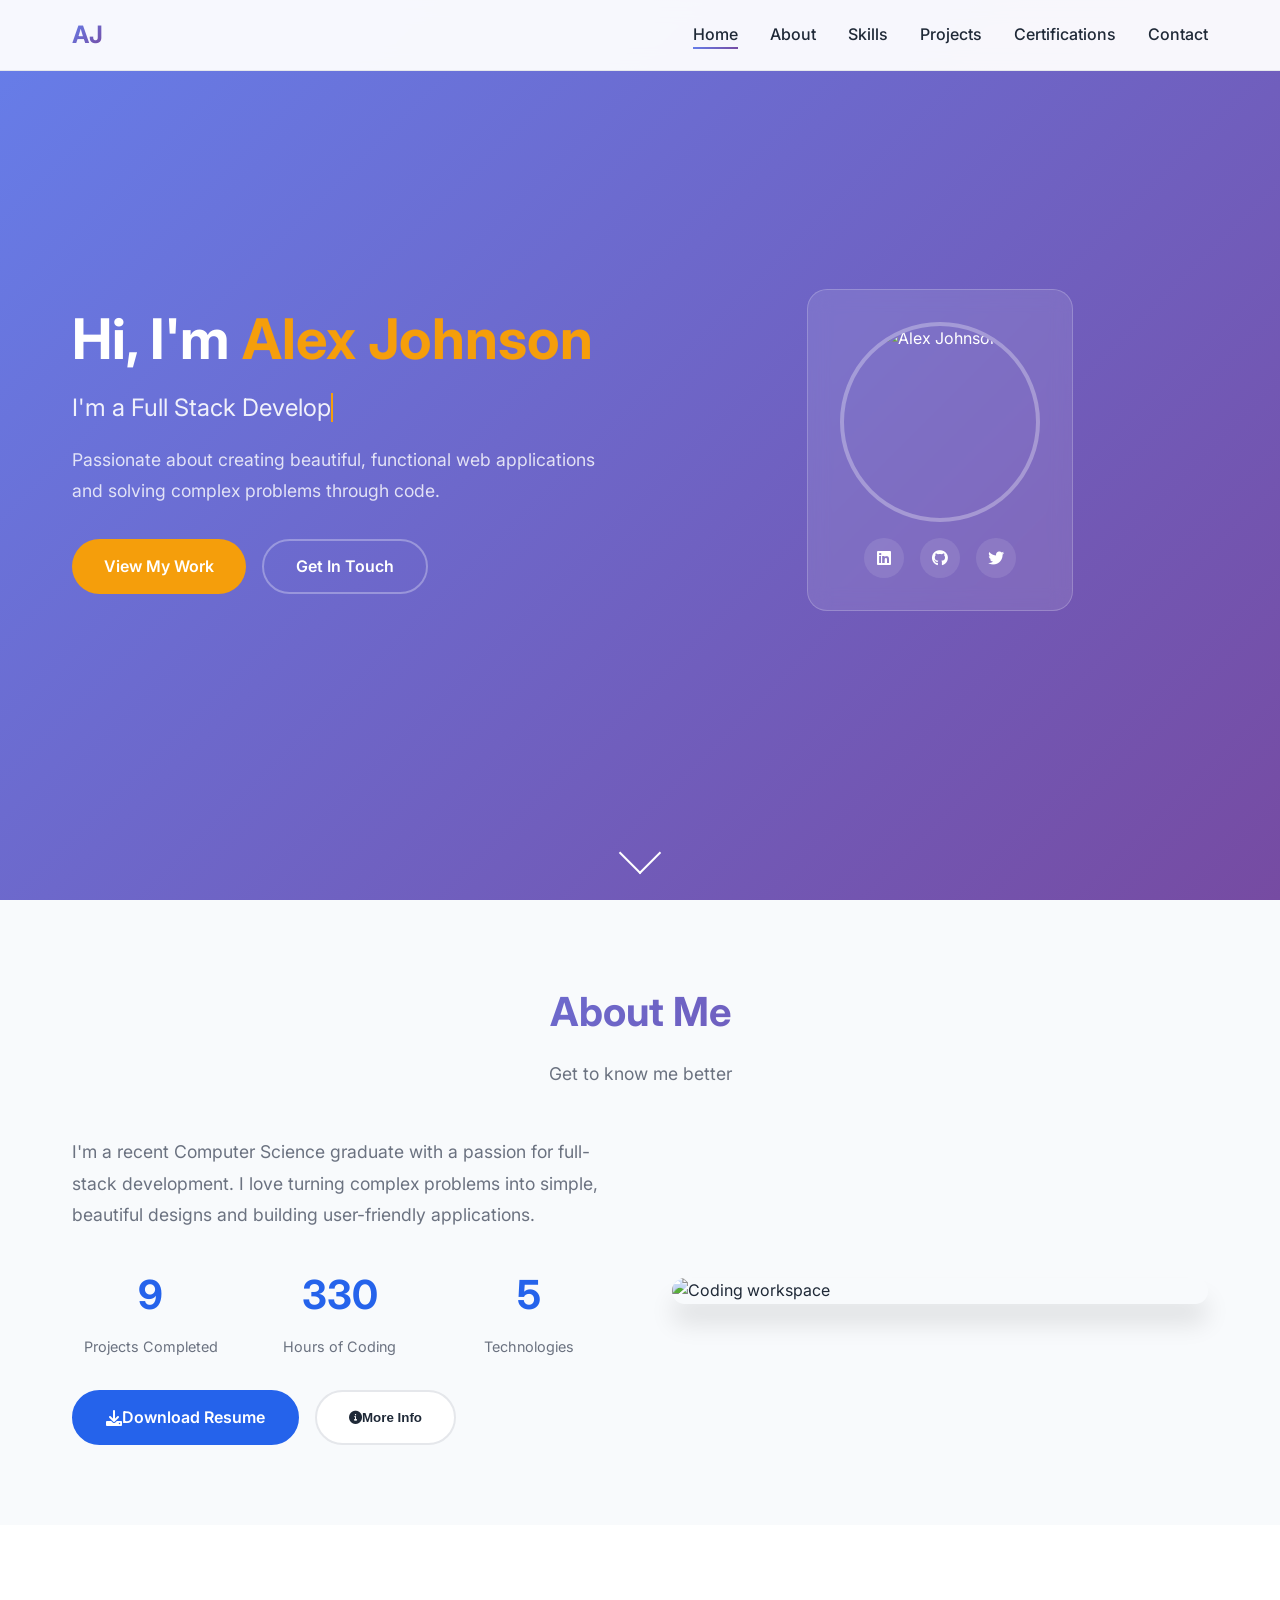
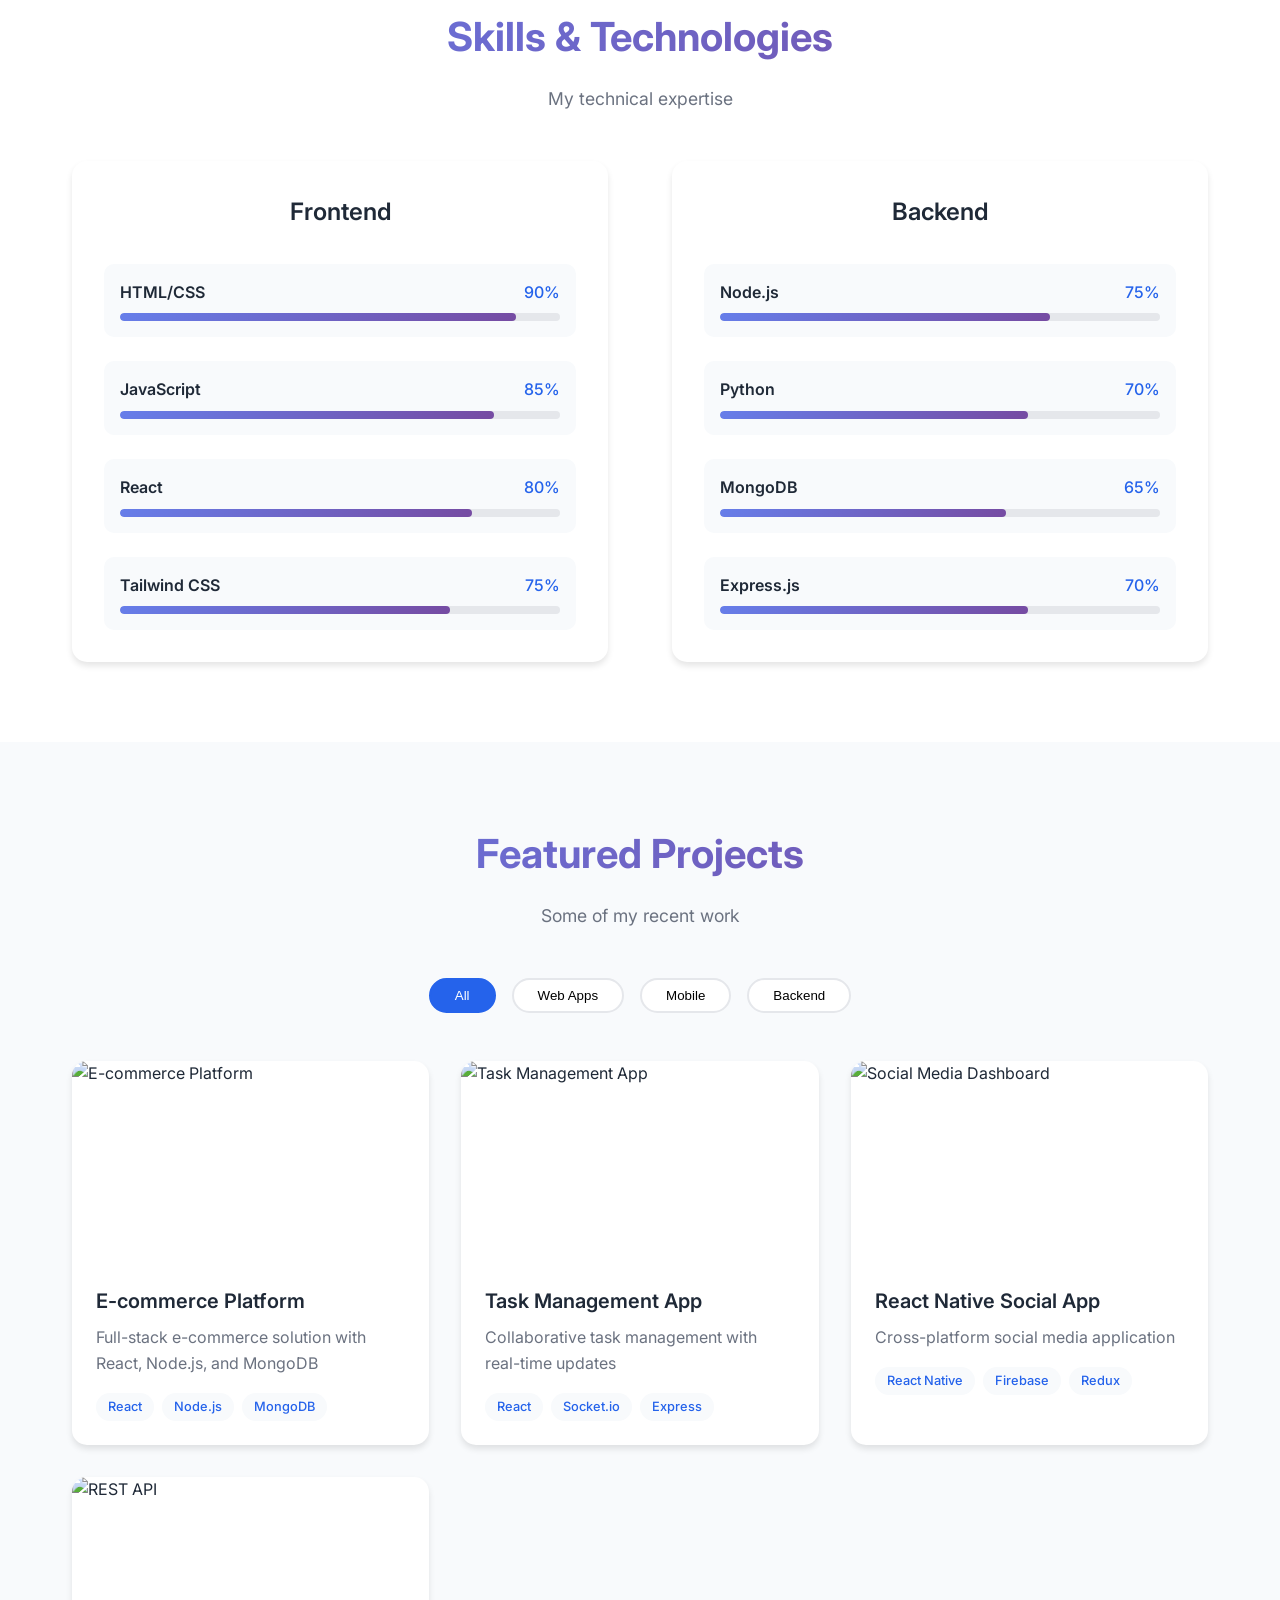
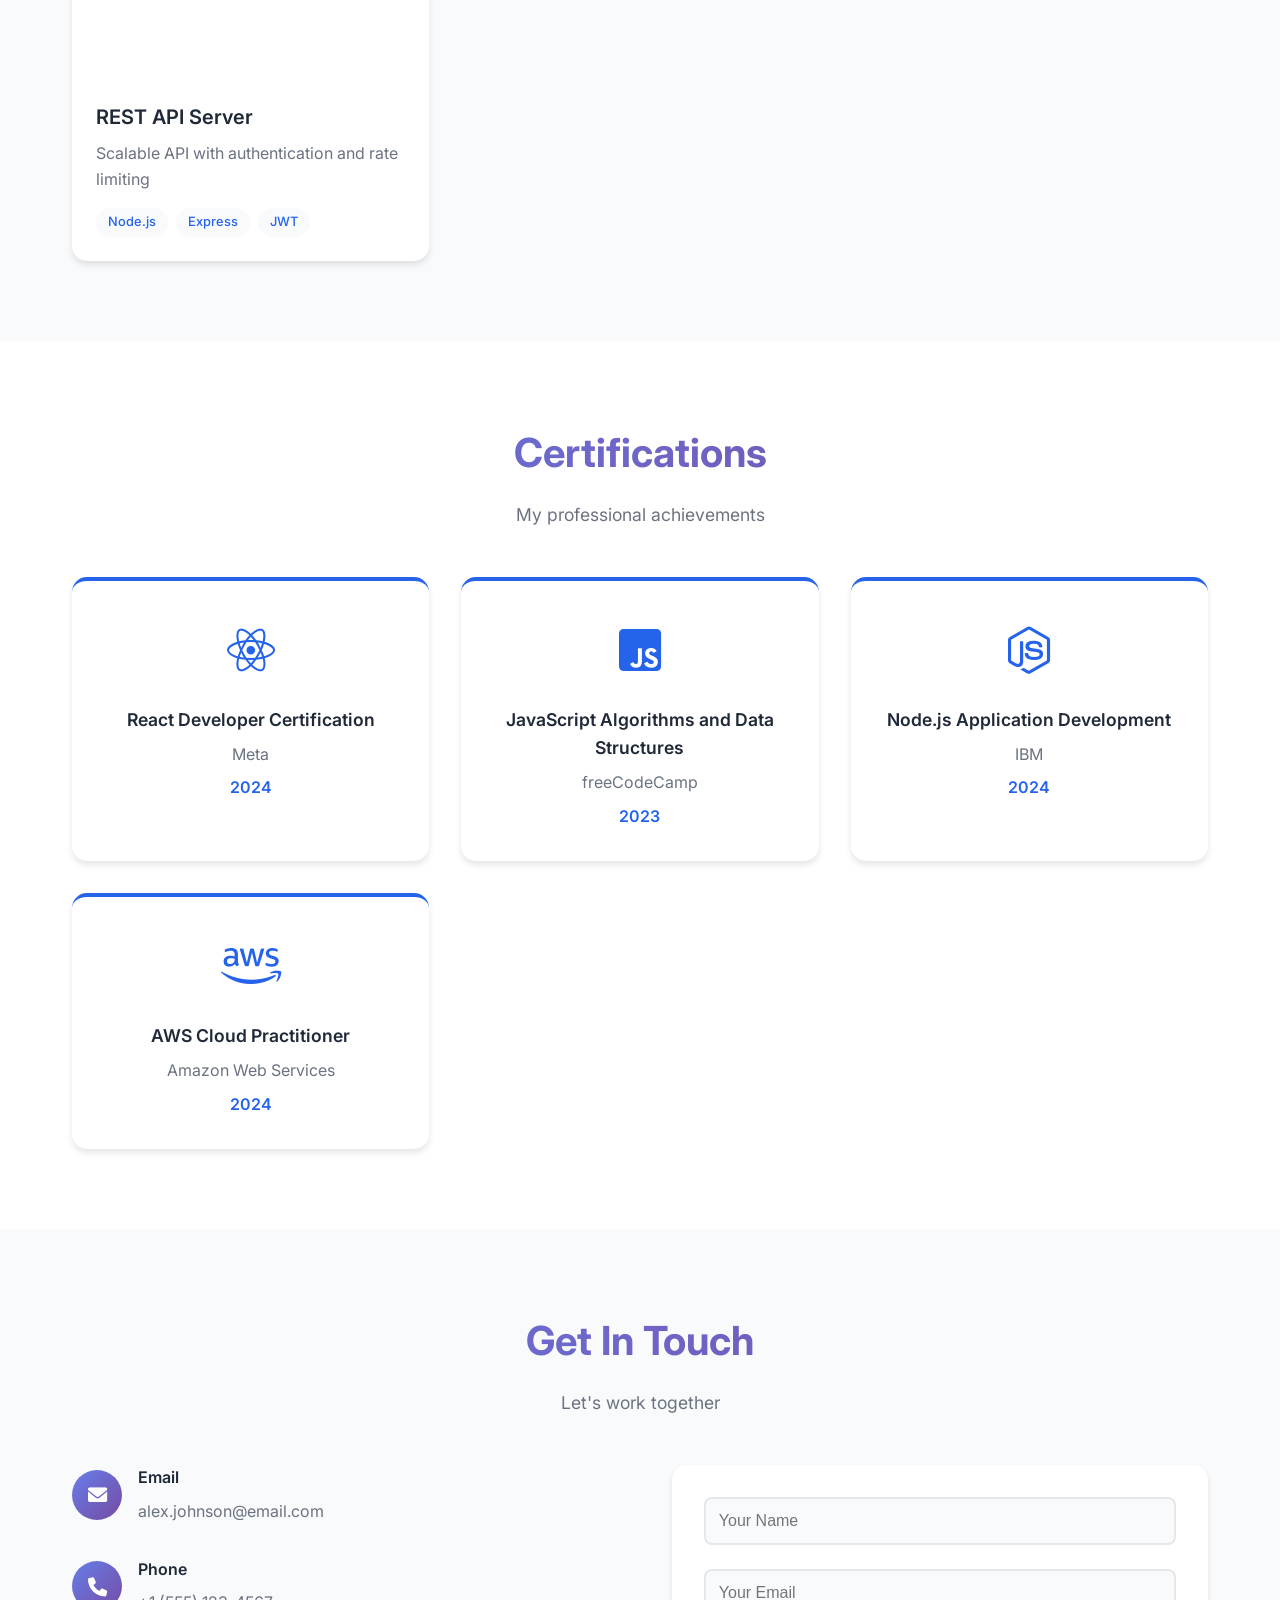
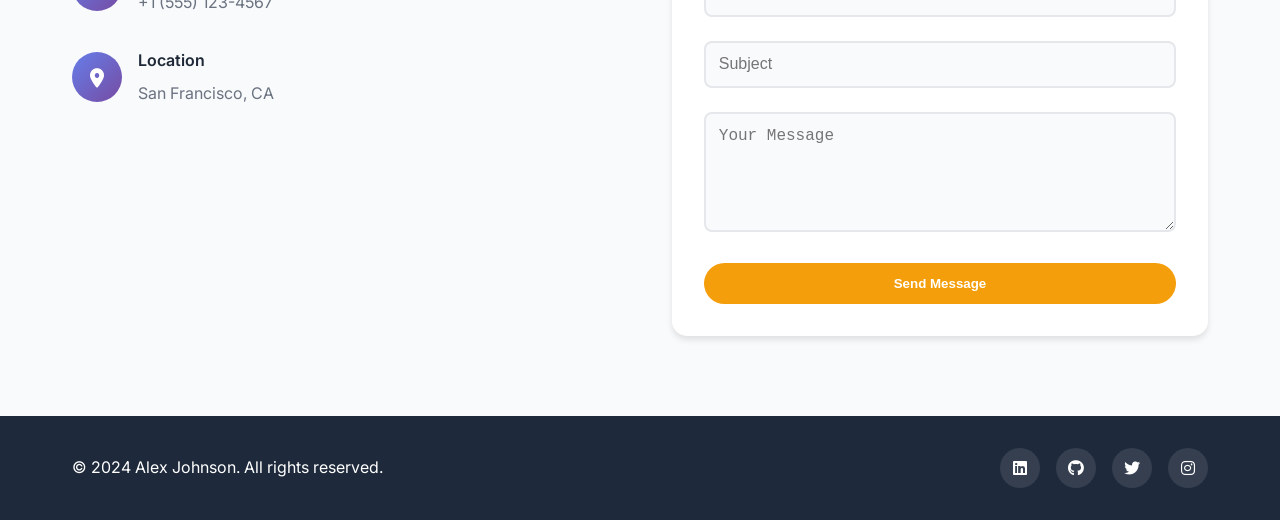
==== index.html @ 7c18e86d "first commit" ====
<!DOCTYPE html>
<html lang="en">
<head>
    <meta charset="UTF-8">
    <meta name="viewport" content="width=device-width, initial-scale=1.0">
    <title>Alex Johnson - Full Stack Developer</title>
    <link rel="stylesheet" href="styles.css">
    <link href="https://fonts.googleapis.com/css2?family=Inter:wght@300;400;500;600;700&display=swap" rel="stylesheet">
    <link rel="stylesheet" href="https://cdnjs.cloudflare.com/ajax/libs/font-awesome/6.0.0/css/all.min.css">
</head>
<body>
    <!-- Navigation -->
    <nav class="navbar" id="navbar">
        <div class="nav-container">
            <div class="nav-logo">
                <span class="logo-text">AJ</span>
            </div>
            <ul class="nav-menu" id="nav-menu">
                <li class="nav-item"><a href="#home" class="nav-link">Home</a></li>
                <li class="nav-item"><a href="#about" class="nav-link">About</a></li>
                <li class="nav-item"><a href="#skills" class="nav-link">Skills</a></li>
                <li class="nav-item"><a href="#projects" class="nav-link">Projects</a></li>
                <li class="nav-item"><a href="#certifications" class="nav-link">Certifications</a></li>
                <li class="nav-item"><a href="#contact" class="nav-link">Contact</a></li>
            </ul>
            <div class="hamburger" id="hamburger">
                <span class="bar"></span>
                <span class="bar"></span>
                <span class="bar"></span>
            </div>
        </div>
    </nav>

    <!-- Floating Elements -->
    <div class="floating-element" id="floatingCircle1"></div>
    <div class="floating-element" id="floatingCircle2"></div>
    <div class="floating-element" id="floatingCircle3"></div>

    <!-- Background Particles -->
    <div class="particles" id="particles"></div>

    <!-- Hero Section -->
    <section id="home" class="hero">
        <div class="hero-content">
            <div class="hero-text">
                <h1 class="hero-title">
                    Hi, I'm <span class="highlight">Alex Johnson</span>
                </h1>
                <p class="hero-subtitle">
                    I'm a <span class="typed-text" id="typed-text"></span>
                </p>
                <p class="hero-description">
                    Passionate about creating beautiful, functional web applications and solving complex problems through code.
                </p>
                <div class="hero-buttons">
                    <a href="#projects" class="btn btn-primary">View My Work</a>
                    <a href="#contact" class="btn btn-secondary">Get In Touch</a>
                </div>
            </div>
            <div class="hero-image">
                <div class="profile-card">
                    <div class="profile-img">
                        <img src="https://images.pexels.com/photos/2379004/pexels-photo-2379004.jpeg?auto=compress&cs=tinysrgb&w=400" alt="Alex Johnson">
                    </div>
                    <div class="social-links">
                        <a href="#" class="social-link"><i class="fab fa-linkedin"></i></a>
                        <a href="#" class="social-link"><i class="fab fa-github"></i></a>
                        <a href="#" class="social-link"><i class="fab fa-twitter"></i></a>
                    </div>
                </div>
            </div>
        </div>
        <div class="scroll-indicator">
            <div class="scroll-arrow"></div>
        </div>
    </section>

    <!-- About Section -->
    <section id="about" class="about section">
        <div class="container">
            <div class="section-header">
                <h2 class="section-title">About Me</h2>
                <p class="section-subtitle">Get to know me better</p>
            </div>
            <div class="about-content">
                <div class="about-text">
                    <p class="about-description">
                        I'm a recent Computer Science graduate with a passion for full-stack development. 
                        I love turning complex problems into simple, beautiful designs and building user-friendly applications.
                    </p>
                    <div class="about-stats">
                        <div class="stat-item">
                            <h3 class="stat-number" data-target="15">0</h3>
                            <p class="stat-label">Projects Completed</p>
                        </div>
                        <div class="stat-item">
                            <h3 class="stat-number" data-target="500">0</h3>
                            <p class="stat-label">Hours of Coding</p>
                        </div>
                        <div class="stat-item">
                            <h3 class="stat-number" data-target="8">0</h3>
                            <p class="stat-label">Technologies</p>
                        </div>
                    </div>
                    <div class="about-actions">
                        <a href="resume.pdf" class="btn btn-primary" download>
                            <i class="fas fa-download"></i> Download Resume
                        </a>
                        <button class="btn btn-secondary" onclick="toggleBio()">
                            <i class="fas fa-info-circle"></i> More Info
                        </button>
                    </div>
                </div>
                <div class="about-image">
                    <div class="image-container">
                        <img src="https://images.pexels.com/photos/3183150/pexels-photo-3183150.jpeg?auto=compress&cs=tinysrgb&w=600" alt="Coding workspace">
                    </div>
                </div>
            </div>
            <div class="bio-toggle" id="bioToggle">
                <p>
                    Beyond coding, I'm an avid learner who stays updated with the latest technology trends. 
                    I enjoy contributing to open-source projects and participating in hackathons. 
                    When I'm not coding, you can find me reading tech blogs, playing chess, or exploring nature photography.
                </p>
            </div>
        </div>
    </section>

    <!-- Skills Section -->
    <section id="skills" class="skills section">
        <div class="container">
            <div class="section-header">
                <h2 class="section-title">Skills & Technologies</h2>
                <p class="section-subtitle">My technical expertise</p>
            </div>
            <div class="skills-content">
                <div class="skill-category">
                    <h3 class="category-title">Frontend</h3>
                    <div class="skills-grid">
                        <div class="skill-item">
                            <div class="skill-info">
                                <span class="skill-name">HTML/CSS</span>
                                <span class="skill-percentage">90%</span>
                            </div>
                            <div class="skill-bar">
                                <div class="skill-progress" data-width="90"></div>
                            </div>
                        </div>
                        <div class="skill-item">
                            <div class="skill-info">
                                <span class="skill-name">JavaScript</span>
                                <span class="skill-percentage">85%</span>
                            </div>
                            <div class="skill-bar">
                                <div class="skill-progress" data-width="85"></div>
                            </div>
                        </div>
                        <div class="skill-item">
                            <div class="skill-info">
                                <span class="skill-name">React</span>
                                <span class="skill-percentage">80%</span>
                            </div>
                            <div class="skill-bar">
                                <div class="skill-progress" data-width="80"></div>
                            </div>
                        </div>
                        <div class="skill-item">
                            <div class="skill-info">
                                <span class="skill-name">Tailwind CSS</span>
                                <span class="skill-percentage">75%</span>
                            </div>
                            <div class="skill-bar">
                                <div class="skill-progress" data-width="75"></div>
                            </div>
                        </div>
                    </div>
                </div>
                <div class="skill-category">
                    <h3 class="category-title">Backend</h3>
                    <div class="skills-grid">
                        <div class="skill-item">
                            <div class="skill-info">
                                <span class="skill-name">Node.js</span>
                                <span class="skill-percentage">75%</span>
                            </div>
                            <div class="skill-bar">
                                <div class="skill-progress" data-width="75"></div>
                            </div>
                        </div>
                        <div class="skill-item">
                            <div class="skill-info">
                                <span class="skill-name">Python</span>
                                <span class="skill-percentage">70%</span>
                            </div>
                            <div class="skill-bar">
                                <div class="skill-progress" data-width="70"></div>
                            </div>
                        </div>
                        <div class="skill-item">
                            <div class="skill-info">
                                <span class="skill-name">MongoDB</span>
                                <span class="skill-percentage">65%</span>
                            </div>
                            <div class="skill-bar">
                                <div class="skill-progress" data-width="65"></div>
                            </div>
                        </div>
                        <div class="skill-item">
                            <div class="skill-info">
                                <span class="skill-name">Express.js</span>
                                <span class="skill-percentage">70%</span>
                            </div>
                            <div class="skill-bar">
                                <div class="skill-progress" data-width="70"></div>
                            </div>
                        </div>
                    </div>
                </div>
            </div>
        </div>
    </section>

    <!-- Projects Section -->
    <section id="projects" class="projects section">
        <div class="container">
            <div class="section-header">
                <h2 class="section-title">Featured Projects</h2>
                <p class="section-subtitle">Some of my recent work</p>
            </div>
            <div class="projects-filter">
                <button class="filter-btn active" data-filter="all">All</button>
                <button class="filter-btn" data-filter="web">Web Apps</button>
                <button class="filter-btn" data-filter="mobile">Mobile</button>
                <button class="filter-btn" data-filter="backend">Backend</button>
            </div>
            <div class="projects-grid">
                <div class="project-card" data-category="web">
                    <div class="project-image">
                        <img src="https://images.pexels.com/photos/196644/pexels-photo-196644.jpeg?auto=compress&cs=tinysrgb&w=600" alt="E-commerce Platform">
                        <div class="project-overlay">
                            <button class="project-btn" onclick="openModal('project1')">
                                <i class="fas fa-eye"></i>
                            </button>
                            <a href="#" class="project-btn">
                                <i class="fab fa-github"></i>
                            </a>
                            <a href="#" class="project-btn">
                                <i class="fas fa-external-link-alt"></i>
                            </a>
                        </div>
                    </div>
                    <div class="project-info">
                        <h3 class="project-title">E-commerce Platform</h3>
                        <p class="project-description">Full-stack e-commerce solution with React, Node.js, and MongoDB</p>
                        <div class="project-tech">
                            <span class="tech-tag">React</span>
                            <span class="tech-tag">Node.js</span>
                            <span class="tech-tag">MongoDB</span>
                        </div>
                    </div>
                </div>
                
                <div class="project-card" data-category="web">
                    <div class="project-image">
                        <img src="https://images.pexels.com/photos/574071/pexels-photo-574071.jpeg?auto=compress&cs=tinysrgb&w=600" alt="Task Management App">
                        <div class="project-overlay">
                            <button class="project-btn" onclick="openModal('project2')">
                                <i class="fas fa-eye"></i>
                            </button>
                            <a href="#" class="project-btn">
                                <i class="fab fa-github"></i>
                            </a>
                            <a href="#" class="project-btn">
                                <i class="fas fa-external-link-alt"></i>
                            </a>
                        </div>
                    </div>
                    <div class="project-info">
                        <h3 class="project-title">Task Management App</h3>
                        <p class="project-description">Collaborative task management with real-time updates</p>
                        <div class="project-tech">
                            <span class="tech-tag">React</span>
                            <span class="tech-tag">Socket.io</span>
                            <span class="tech-tag">Express</span>
                        </div>
                    </div>
                </div>

                <div class="project-card" data-category="mobile">
                    <div class="project-image">
                        <img src="https://images.pexels.com/photos/147413/twitter-facebook-together-exchange-of-information-147413.jpeg?auto=compress&cs=tinysrgb&w=600" alt="Social Media Dashboard">
                        <div class="project-overlay">
                            <button class="project-btn" onclick="openModal('project3')">
                                <i class="fas fa-eye"></i>
                            </button>
                            <a href="#" class="project-btn">
                                <i class="fab fa-github"></i>
                            </a>
                            <a href="#" class="project-btn">
                                <i class="fas fa-external-link-alt"></i>
                            </a>
                        </div>
                    </div>
                    <div class="project-info">
                        <h3 class="project-title">React Native Social App</h3>
                        <p class="project-description">Cross-platform social media application</p>
                        <div class="project-tech">
                            <span class="tech-tag">React Native</span>
                            <span class="tech-tag">Firebase</span>
                            <span class="tech-tag">Redux</span>
                        </div>
                    </div>
                </div>

                <div class="project-card" data-category="backend">
                    <div class="project-image">
                        <img src="https://images.pexels.com/photos/1181675/pexels-photo-1181675.jpeg?auto=compress&cs=tinysrgb&w=600" alt="REST API">
                        <div class="project-overlay">
                            <button class="project-btn" onclick="openModal('project4')">
                                <i class="fas fa-eye"></i>
                            </button>
                            <a href="#" class="project-btn">
                                <i class="fab fa-github"></i>
                            </a>
                            <a href="#" class="project-btn">
                                <i class="fas fa-external-link-alt"></i>
                            </a>
                        </div>
                    </div>
                    <div class="project-info">
                        <h3 class="project-title">REST API Server</h3>
                        <p class="project-description">Scalable API with authentication and rate limiting</p>
                        <div class="project-tech">
                            <span class="tech-tag">Node.js</span>
                            <span class="tech-tag">Express</span>
                            <span class="tech-tag">JWT</span>
                        </div>
                    </div>
                </div>
            </div>
        </div>
    </section>

    <!-- Certifications Section -->
    <section id="certifications" class="certifications section">
        <div class="container">
            <div class="section-header">
                <h2 class="section-title">Certifications</h2>
                <p class="section-subtitle">My professional achievements</p>
            </div>
            <div class="certifications-grid">
                <div class="cert-card">
                    <div class="cert-icon">
                        <i class="fab fa-react"></i>
                    </div>
                    <div class="cert-info">
                        <h3 class="cert-title">React Developer Certification</h3>
                        <p class="cert-issuer">Meta</p>
                        <p class="cert-date">2024</p>
                    </div>
                </div>
                <div class="cert-card">
                    <div class="cert-icon">
                        <i class="fab fa-js-square"></i>
                    </div>
                    <div class="cert-info">
                        <h3 class="cert-title">JavaScript Algorithms and Data Structures</h3>
                        <p class="cert-issuer">freeCodeCamp</p>
                        <p class="cert-date">2023</p>
                    </div>
                </div>
                <div class="cert-card">
                    <div class="cert-icon">
                        <i class="fab fa-node-js"></i>
                    </div>
                    <div class="cert-info">
                        <h3 class="cert-title">Node.js Application Development</h3>
                        <p class="cert-issuer">IBM</p>
                        <p class="cert-date">2024</p>
                    </div>
                </div>
                <div class="cert-card">
                    <div class="cert-icon">
                        <i class="fab fa-aws"></i>
                    </div>
                    <div class="cert-info">
                        <h3 class="cert-title">AWS Cloud Practitioner</h3>
                        <p class="cert-issuer">Amazon Web Services</p>
                        <p class="cert-date">2024</p>
                    </div>
                </div>
            </div>
        </div>
    </section>

    <!-- Contact Section -->
    <section id="contact" class="contact section">
        <div class="container">
            <div class="section-header">
                <h2 class="section-title">Get In Touch</h2>
                <p class="section-subtitle">Let's work together</p>
            </div>
            <div class="contact-content">
                <div class="contact-info">
                    <div class="contact-item">
                        <div class="contact-icon">
                            <i class="fas fa-envelope"></i>
                        </div>
                        <div class="contact-details">
                            <h4>Email</h4>
                            <p>alex.johnson@email.com</p>
                        </div>
                    </div>
                    <div class="contact-item">
                        <div class="contact-icon">
                            <i class="fas fa-phone"></i>
                        </div>
                        <div class="contact-details">
                            <h4>Phone</h4>
                            <p>+1 (555) 123-4567</p>
                        </div>
                    </div>
                    <div class="contact-item">
                        <div class="contact-icon">
                            <i class="fas fa-map-marker-alt"></i>
                        </div>
                        <div class="contact-details">
                            <h4>Location</h4>
                            <p>San Francisco, CA</p>
                        </div>
                    </div>
                </div>
                <form class="contact-form" id="contactForm">
                    <div class="form-group">
                        <input type="text" id="name" name="name" placeholder="Your Name" required>
                        <span class="error-message" id="nameError"></span>
                    </div>
                    <div class="form-group">
                        <input type="email" id="email" name="email" placeholder="Your Email" required>
                        <span class="error-message" id="emailError"></span>
                    </div>
                    <div class="form-group">
                        <input type="text" id="subject" name="subject" placeholder="Subject" required>
                        <span class="error-message" id="subjectError"></span>
                    </div>
                    <div class="form-group">
                        <textarea id="message" name="message" placeholder="Your Message" rows="5" required></textarea>
                        <span class="error-message" id="messageError"></span>
                    </div>
                    <button type="submit" class="btn btn-primary submit-btn">
                        <span class="btn-text">Send Message</span>
                        <span class="btn-loader"></span>
                    </button>
                </form>
            </div>
        </div>
    </section>

    <!-- Footer -->
    <footer class="footer">
        <div class="container">
            <div class="footer-content">
                <div class="footer-text">
                    <p>&copy; 2024 Alex Johnson. All rights reserved.</p>
                </div>
                <div class="footer-social">
                    <a href="#" class="social-link"><i class="fab fa-linkedin"></i></a>
                    <a href="#" class="social-link"><i class="fab fa-github"></i></a>
                    <a href="#" class="social-link"><i class="fab fa-twitter"></i></a>
                    <a href="#" class="social-link"><i class="fab fa-instagram"></i></a>
                </div>
            </div>
        </div>
    </footer>

    <!-- Project Modals -->
    <div class="modal" id="projectModal">
        <div class="modal-content">
            <span class="modal-close" onclick="closeModal()">&times;</span>
            <div class="modal-body" id="modalBody">
                <!-- Modal content will be inserted here -->
            </div>
        </div>
    </div>

    <script src="script.js"></script>
</body>
</html>
---- styles.css ----
* {
    margin: 0;
    padding: 0;
    box-sizing: border-box;
}

:root {
    --primary-color: #2563eb;
    --secondary-color: #0891b2;
    --accent-color: #f59e0b;
    --text-dark: #1f2937;
    --text-light: #6b7280;
    --text-white: #ffffff;
    --bg-primary: #ffffff;
    --bg-secondary: #f8fafc;
    --bg-dark: #1e293b;
    --border-light: #e5e7eb;
    --shadow-light: 0 1px 3px rgba(0, 0, 0, 0.1);
    --shadow-medium: 0 4px 6px rgba(0, 0, 0, 0.1);
    --shadow-heavy: 0 20px 25px rgba(0, 0, 0, 0.1);
    --gradient-primary: linear-gradient(135deg, #667eea 0%, #764ba2 100%);
    --gradient-secondary: linear-gradient(135deg, #f093fb 0%, #f5576c 100%);
    --gradient-accent: linear-gradient(135deg, #4facfe 0%, #00f2fe 100%);
}

html {
    scroll-behavior: smooth;
}

body {
    font-family: 'Inter', sans-serif;
    line-height: 1.6;
    color: var(--text-dark);
    overflow-x: hidden;
}

.container {
    max-width: 1200px;
    margin: 0 auto;
    padding: 0 2rem;
}

.section {
    padding: 5rem 0;
    position: relative;
}

.section-header {
    text-align: center;
    margin-bottom: 3rem;
}

.section-title {
    font-size: 2.5rem;
    font-weight: 700;
    margin-bottom: 1rem;
    background: var(--gradient-primary);
    -webkit-background-clip: text;
    -webkit-text-fill-color: transparent;
    background-clip: text;
}

.section-subtitle {
    font-size: 1.1rem;
    color: var(--text-light);
    max-width: 600px;
    margin: 0 auto;
}

/* Navigation */
.navbar {
    position: fixed;
    top: 0;
    width: 100%;
    background: rgba(255, 255, 255, 0.95);
    backdrop-filter: blur(10px);
    z-index: 1000;
    transition: all 0.3s ease;
    border-bottom: 1px solid var(--border-light);
}

.navbar.scrolled {
    background: rgba(255, 255, 255, 0.98);
    box-shadow: var(--shadow-medium);
}

.nav-container {
    max-width: 1200px;
    margin: 0 auto;
    padding: 0 2rem;
    display: flex;
    justify-content: space-between;
    align-items: center;
    height: 70px;
}

.nav-logo {
    font-size: 1.5rem;
    font-weight: 700;
}

.logo-text {
    background: var(--gradient-primary);
    -webkit-background-clip: text;
    -webkit-text-fill-color: transparent;
    background-clip: text;
}

.nav-menu {
    display: flex;
    list-style: none;
    gap: 2rem;
}

.nav-link {
    text-decoration: none;
    color: var(--text-dark);
    font-weight: 500;
    transition: all 0.3s ease;
    position: relative;
}

.nav-link::after {
    content: '';
    position: absolute;
    bottom: -5px;
    left: 0;
    width: 0;
    height: 2px;
    background: var(--gradient-primary);
    transition: width 0.3s ease;
}

.nav-link:hover::after,
.nav-link.active::after {
    width: 100%;
}

.hamburger {
    display: none;
    flex-direction: column;
    cursor: pointer;
}

.bar {
    width: 25px;
    height: 3px;
    background: var(--text-dark);
    margin: 3px 0;
    transition: 0.3s;
}

/* Floating Elements */
.floating-element {
    position: fixed;
    background: var(--gradient-accent);
    border-radius: 50%;
    z-index: -1;
    cursor: move;
    transition: transform 0.3s ease;
}

#floatingCircle1 {
    width: 80px;
    height: 80px;
    top: 20%;
    right: 10%;
    animation: float 6s ease-in-out infinite;
}

#floatingCircle2 {
    width: 60px;
    height: 60px;
    top: 60%;
    left: 5%;
    animation: float 8s ease-in-out infinite reverse;
}

#floatingCircle3 {
    width: 100px;
    height: 100px;
    bottom: 20%;
    right: 5%;
    animation: float 10s ease-in-out infinite;
}

@keyframes float {
    0%, 100% { transform: translateY(0px) rotate(0deg); }
    50% { transform: translateY(-20px) rotate(180deg); }
}

/* Particles Background */
.particles {
    position: fixed;
    top: 0;
    left: 0;
    width: 100%;
    height: 100%;
    z-index: -2;
    overflow: hidden;
}

.particle {
    position: absolute;
    width: 4px;
    height: 4px;
    background: var(--primary-color);
    border-radius: 50%;
    opacity: 0.3;
    animation: particleFloat 15s linear infinite;
}

@keyframes particleFloat {
    0% {
        transform: translateY(100vh) translateX(0);
        opacity: 0;
    }
    10% {
        opacity: 0.3;
    }
    90% {
        opacity: 0.3;
    }
    100% {
        transform: translateY(-100px) translateX(100px);
        opacity: 0;
    }
}

/* Hero Section */
.hero {
    min-height: 100vh;
    display: flex;
    align-items: center;
    background: var(--gradient-primary);
    color: var(--text-white);
    position: relative;
    overflow: hidden;
}

.hero-content {
    max-width: 1200px;
    margin: 0 auto;
    padding: 0 2rem;
    display: grid;
    grid-template-columns: 1fr 1fr;
    gap: 4rem;
    align-items: center;
}

.hero-title {
    font-size: 3.5rem;
    font-weight: 700;
    margin-bottom: 1rem;
    line-height: 1.2;
}

.highlight {
    color: var(--accent-color);
}

.hero-subtitle {
    font-size: 1.5rem;
    margin-bottom: 1rem;
    color: rgba(255, 255, 255, 0.9);
    min-height: 2rem;
}

.typed-text {
    border-right: 2px solid var(--accent-color);
    animation: blink 1s infinite;
}

@keyframes blink {
    0%, 50% { border-color: var(--accent-color); }
    51%, 100% { border-color: transparent; }
}

.hero-description {
    font-size: 1.1rem;
    margin-bottom: 2rem;
    color: rgba(255, 255, 255, 0.8);
    line-height: 1.8;
}

.hero-buttons {
    display: flex;
    gap: 1rem;
    flex-wrap: wrap;
}

.btn {
    display: inline-flex;
    align-items: center;
    justify-content: center;
    padding: 0.8rem 2rem;
    border: none;
    border-radius: 50px;
    font-weight: 600;
    text-decoration: none;
    transition: all 0.3s ease;
    cursor: pointer;
    position: relative;
    overflow: hidden;
}

.btn-primary {
    background: var(--accent-color);
    color: var(--text-white);
}

.btn-primary:hover {
    transform: translateY(-2px);
    box-shadow: 0 10px 20px rgba(245, 158, 11, 0.3);
}

.btn-secondary {
    background: transparent;
    color: var(--text-white);
    border: 2px solid rgba(255, 255, 255, 0.3);
}

.btn-secondary:hover {
    background: rgba(255, 255, 255, 0.1);
    border-color: rgba(255, 255, 255, 0.5);
}

.hero-image {
    display: flex;
    justify-content: center;
    align-items: center;
}

.profile-card {
    background: rgba(255, 255, 255, 0.1);
    backdrop-filter: blur(10px);
    border-radius: 20px;
    padding: 2rem;
    text-align: center;
    border: 1px solid rgba(255, 255, 255, 0.2);
    transition: transform 0.3s ease;
}

.profile-card:hover {
    transform: translateY(-10px);
}

.profile-img {
    width: 200px;
    height: 200px;
    border-radius: 50%;
    overflow: hidden;
    margin: 0 auto 1rem;
    border: 4px solid rgba(255, 255, 255, 0.3);
}

.profile-img img {
    width: 100%;
    height: 100%;
    object-fit: cover;
}

.social-links {
    display: flex;
    justify-content: center;
    gap: 1rem;
}

.social-link {
    display: flex;
    align-items: center;
    justify-content: center;
    width: 40px;
    height: 40px;
    background: rgba(255, 255, 255, 0.1);
    border-radius: 50%;
    color: var(--text-white);
    text-decoration: none;
    transition: all 0.3s ease;
}

.social-link:hover {
    background: var(--accent-color);
    transform: translateY(-3px);
}

.scroll-indicator {
    position: absolute;
    bottom: 2rem;
    left: 50%;
    transform: translateX(-50%);
    animation: bounce 2s infinite;
}

.scroll-arrow {
    width: 30px;
    height: 30px;
    border: 2px solid var(--text-white);
    border-top: none;
    border-right: none;
    transform: rotate(-45deg);
}

@keyframes bounce {
    0%, 20%, 50%, 80%, 100% { transform: translateX(-50%) translateY(0); }
    40% { transform: translateX(-50%) translateY(-10px); }
    60% { transform: translateX(-50%) translateY(-5px); }
}

/* About Section */
.about {
    background: var(--bg-secondary);
}

.about-content {
    display: grid;
    grid-template-columns: 1fr 1fr;
    gap: 4rem;
    align-items: center;
}

.about-description {
    font-size: 1.1rem;
    line-height: 1.8;
    margin-bottom: 2rem;
    color: var(--text-light);
}

.about-stats {
    display: grid;
    grid-template-columns: repeat(3, 1fr);
    gap: 2rem;
    margin-bottom: 2rem;
}

.stat-item {
    text-align: center;
}

.stat-number {
    font-size: 2.5rem;
    font-weight: 700;
    color: var(--primary-color);
    margin-bottom: 0.5rem;
}

.stat-label {
    font-size: 0.9rem;
    color: var(--text-light);
}

.about-actions {
    display: flex;
    gap: 1rem;
    flex-wrap: wrap;
}

.about-actions .btn {
    color: var(--text-dark);
    background: var(--bg-primary);
    border: 2px solid var(--border-light);
}

.about-actions .btn-primary {
    background: var(--primary-color);
    color: var(--text-white);
    border-color: var(--primary-color);
}

.about-image {
    position: relative;
}

.image-container {
    border-radius: 20px;
    overflow: hidden;
    box-shadow: var(--shadow-heavy);
    transition: transform 0.3s ease;
}

.image-container:hover {
    transform: translateY(-10px);
}

.image-container img {
    width: 100%;
    height: 400px;
    object-fit: cover;
}

.bio-toggle {
    margin-top: 2rem;
    padding: 1.5rem;
    background: var(--bg-primary);
    border-radius: 10px;
    border-left: 4px solid var(--primary-color);
    display: none;
    animation: slideIn 0.3s ease;
}

@keyframes slideIn {
    from { opacity: 0; transform: translateY(-10px); }
    to { opacity: 1; transform: translateY(0); }
}

/* Skills Section */
.skills-content {
    display: grid;
    grid-template-columns: 1fr 1fr;
    gap: 4rem;
}

.skill-category {
    background: var(--bg-primary);
    padding: 2rem;
    border-radius: 15px;
    box-shadow: var(--shadow-medium);
}

.category-title {
    font-size: 1.5rem;
    font-weight: 600;
    margin-bottom: 2rem;
    color: var(--text-dark);
    text-align: center;
}

.skills-grid {
    display: flex;
    flex-direction: column;
    gap: 1.5rem;
}

.skill-item {
    background: var(--bg-secondary);
    padding: 1rem;
    border-radius: 10px;
}

.skill-info {
    display: flex;
    justify-content: space-between;
    align-items: center;
    margin-bottom: 0.5rem;
}

.skill-name {
    font-weight: 600;
    color: var(--text-dark);
}

.skill-percentage {
    font-weight: 500;
    color: var(--primary-color);
}

.skill-bar {
    width: 100%;
    height: 8px;
    background: var(--border-light);
    border-radius: 4px;
    overflow: hidden;
}

.skill-progress {
    height: 100%;
    background: var(--gradient-primary);
    border-radius: 4px;
    width: 0;
    transition: width 1.5s ease;
}

/* Projects Section */
.projects {
    background: var(--bg-secondary);
}

.projects-filter {
    display: flex;
    justify-content: center;
    gap: 1rem;
    margin-bottom: 3rem;
    flex-wrap: wrap;
}

.filter-btn {
    padding: 0.5rem 1.5rem;
    background: var(--bg-primary);
    border: 2px solid var(--border-light);
    border-radius: 25px;
    cursor: pointer;
    transition: all 0.3s ease;
    font-weight: 500;
}

.filter-btn.active,
.filter-btn:hover {
    background: var(--primary-color);
    color: var(--text-white);
    border-color: var(--primary-color);
}

.projects-grid {
    display: grid;
    grid-template-columns: repeat(auto-fit, minmax(350px, 1fr));
    gap: 2rem;
}

.project-card {
    background: var(--bg-primary);
    border-radius: 15px;
    overflow: hidden;
    box-shadow: var(--shadow-medium);
    transition: all 0.3s ease;
    opacity: 1;
    transform: scale(1);
}

.project-card.hidden {
    opacity: 0;
    transform: scale(0.8);
    pointer-events: none;
}

.project-card:hover {
    transform: translateY(-10px);
    box-shadow: var(--shadow-heavy);
}

.project-image {
    position: relative;
    overflow: hidden;
    height: 200px;
}

.project-image img {
    width: 100%;
    height: 100%;
    object-fit: cover;
    transition: transform 0.3s ease;
}

.project-overlay {
    position: absolute;
    top: 0;
    left: 0;
    right: 0;
    bottom: 0;
    background: rgba(37, 99, 235, 0.9);
    display: flex;
    align-items: center;
    justify-content: center;
    gap: 1rem;
    opacity: 0;
    transition: opacity 0.3s ease;
}

.project-card:hover .project-overlay {
    opacity: 1;
}

.project-card:hover .project-image img {
    transform: scale(1.1);
}

.project-btn {
    display: flex;
    align-items: center;
    justify-content: center;
    width: 40px;
    height: 40px;
    background: rgba(255, 255, 255, 0.2);
    border: none;
    border-radius: 50%;
    color: var(--text-white);
    text-decoration: none;
    transition: all 0.3s ease;
    cursor: pointer;
}

.project-btn:hover {
    background: var(--accent-color);
    transform: scale(1.1);
}

.project-info {
    padding: 1.5rem;
}

.project-title {
    font-size: 1.25rem;
    font-weight: 600;
    margin-bottom: 0.5rem;
    color: var(--text-dark);
}

.project-description {
    color: var(--text-light);
    margin-bottom: 1rem;
    line-height: 1.6;
}

.project-tech {
    display: flex;
    gap: 0.5rem;
    flex-wrap: wrap;
}

.tech-tag {
    padding: 0.25rem 0.75rem;
    background: var(--bg-secondary);
    border-radius: 15px;
    font-size: 0.8rem;
    font-weight: 500;
    color: var(--primary-color);
}

/* Certifications Section */
.certifications-grid {
    display: grid;
    grid-template-columns: repeat(auto-fit, minmax(280px, 1fr));
    gap: 2rem;
}

.cert-card {
    background: var(--bg-primary);
    padding: 2rem;
    border-radius: 15px;
    box-shadow: var(--shadow-medium);
    text-align: center;
    transition: all 0.3s ease;
    border-top: 4px solid var(--primary-color);
}

.cert-card:hover {
    transform: translateY(-5px);
    box-shadow: var(--shadow-heavy);
}

.cert-icon {
    font-size: 3rem;
    color: var(--primary-color);
    margin-bottom: 1rem;
}

.cert-title {
    font-size: 1.1rem;
    font-weight: 600;
    margin-bottom: 0.5rem;
    color: var(--text-dark);
}

.cert-issuer {
    color: var(--text-light);
    margin-bottom: 0.5rem;
}

.cert-date {
    font-weight: 600;
    color: var(--primary-color);
}

/* Contact Section */
.contact {
    background: var(--bg-secondary);
}

.contact-content {
    display: grid;
    grid-template-columns: 1fr 1fr;
    gap: 4rem;
    align-items: start;
}

.contact-item {
    display: flex;
    align-items: center;
    gap: 1rem;
    margin-bottom: 2rem;
}

.contact-icon {
    width: 50px;
    height: 50px;
    background: var(--gradient-primary);
    border-radius: 50%;
    display: flex;
    align-items: center;
    justify-content: center;
    color: var(--text-white);
    font-size: 1.2rem;
}

.contact-details h4 {
    font-weight: 600;
    margin-bottom: 0.5rem;
    color: var(--text-dark);
}

.contact-details p {
    color: var(--text-light);
}

.contact-form {
    background: var(--bg-primary);
    padding: 2rem;
    border-radius: 15px;
    box-shadow: var(--shadow-medium);
}

.form-group {
    margin-bottom: 1.5rem;
    position: relative;
}

.form-group input,
.form-group textarea {
    width: 100%;
    padding: 0.8rem;
    border: 2px solid var(--border-light);
    border-radius: 8px;
    font-size: 1rem;
    transition: all 0.3s ease;
    background: var(--bg-secondary);
}

.form-group input:focus,
.form-group textarea:focus {
    outline: none;
    border-color: var(--primary-color);
    background: var(--bg-primary);
}

.form-group input.error,
.form-group textarea.error {
    border-color: #ef4444;
}

.error-message {
    color: #ef4444;
    font-size: 0.8rem;
    margin-top: 0.25rem;
    display: block;
}

.submit-btn {
    width: 100%;
    position: relative;
    overflow: hidden;
}

.btn-text {
    transition: opacity 0.3s ease;
}

.btn-loader {
    position: absolute;
    top: 50%;
    left: 50%;
    transform: translate(-50%, -50%);
    width: 20px;
    height: 20px;
    border: 2px solid transparent;
    border-top: 2px solid var(--text-white);
    border-radius: 50%;
    animation: spin 1s linear infinite;
    opacity: 0;
    transition: opacity 0.3s ease;
}

.submit-btn.loading .btn-text {
    opacity: 0;
}

.submit-btn.loading .btn-loader {
    opacity: 1;
}

@keyframes spin {
    0% { transform: translate(-50%, -50%) rotate(0deg); }
    100% { transform: translate(-50%, -50%) rotate(360deg); }
}

/* Footer */
.footer {
    background: var(--bg-dark);
    color: var(--text-white);
    padding: 2rem 0;
}

.footer-content {
    display: flex;
    justify-content: space-between;
    align-items: center;
}

.footer-social {
    display: flex;
    gap: 1rem;
}

.footer-social .social-link {
    background: rgba(255, 255, 255, 0.1);
}

.footer-social .social-link:hover {
    background: var(--primary-color);
}

/* Modal */
.modal {
    display: none;
    position: fixed;
    top: 0;
    left: 0;
    width: 100%;
    height: 100%;
    background: rgba(0, 0, 0, 0.8);
    z-index: 2000;
    backdrop-filter: blur(5px);
}

.modal.active {
    display: flex;
    align-items: center;
    justify-content: center;
    animation: fadeIn 0.3s ease;
}

.modal-content {
    background: var(--bg-primary);
    border-radius: 15px;
    max-width: 600px;
    width: 90%;
    max-height: 80vh;
    overflow-y: auto;
    position: relative;
    animation: slideUp 0.3s ease;
}

.modal-close {
    position: absolute;
    top: 1rem;
    right: 1rem;
    font-size: 2rem;
    cursor: pointer;
    color: var(--text-light);
    transition: color 0.3s ease;
    z-index: 10;
}

.modal-close:hover {
    color: var(--text-dark);
}

.modal-body {
    padding: 2rem;
}

@keyframes fadeIn {
    from { opacity: 0; }
    to { opacity: 1; }
}

@keyframes slideUp {
    from { transform: translateY(50px); opacity: 0; }
    to { transform: translateY(0); opacity: 1; }
}

/* Responsive Design */
@media (max-width: 768px) {
    .hamburger {
        display: flex;
    }

    .nav-menu {
        position: fixed;
        left: -100%;
        top: 70px;
        flex-direction: column;
        background: var(--bg-primary);
        width: 100%;
        text-align: center;
        transition: 0.3s;
        box-shadow: var(--shadow-medium);
        padding: 2rem 0;
    }

    .nav-menu.active {
        left: 0;
    }

    .hero-content {
        grid-template-columns: 1fr;
        gap: 2rem;
        text-align: center;
    }

    .hero-title {
        font-size: 2.5rem;
    }

    .section-title {
        font-size: 2rem;
    }

    .about-content,
    .skills-content,
    .contact-content {
        grid-template-columns: 1fr;
        gap: 2rem;
    }

    .about-stats {
        grid-template-columns: 1fr;
        gap: 1rem;
    }

    .hero-buttons {
        justify-content: center;
    }

    .projects-grid {
        grid-template-columns: 1fr;
    }

    .certifications-grid {
        grid-template-columns: 1fr;
    }

    .footer-content {
        flex-direction: column;
        gap: 1rem;
        text-align: center;
    }

    .floating-element {
        display: none;
    }
}

@media (max-width: 480px) {
    .container {
        padding: 0 1rem;
    }

    .hero-title {
        font-size: 2rem;
    }

    .hero-subtitle {
        font-size: 1.2rem;
    }

    .section {
        padding: 3rem 0;
    }

    .btn {
        padding: 0.6rem 1.5rem;
        font-size: 0.9rem;
    }

    .projects-filter {
        gap: 0.5rem;
    }

    .filter-btn {
        padding: 0.4rem 1rem;
        font-size: 0.9rem;
    }

    .modal-content {
        width: 95%;
        margin: 1rem;
    }
}

/* Animation Classes */
.fade-in {
    opacity: 0;
    transform: translateY(30px);
    transition: all 0.6s ease;
}

.fade-in.visible {
    opacity: 1;
    transform: translateY(0);
}

.slide-in-left {
    opacity: 0;
    transform: translateX(-50px);
    transition: all 0.6s ease;
}

.slide-in-left.visible {
    opacity: 1;
    transform: translateX(0);
}

.slide-in-right {
    opacity: 0;
    transform: translateX(50px);
    transition: all 0.6s ease;
}

.slide-in-right.visible {
    opacity: 1;
    transform: translateX(0);
}

.scale-in {
    opacity: 0;
    transform: scale(0.8);
    transition: all 0.6s ease;
}

.scale-in.visible {
    opacity: 1;
    transform: scale(1);
}
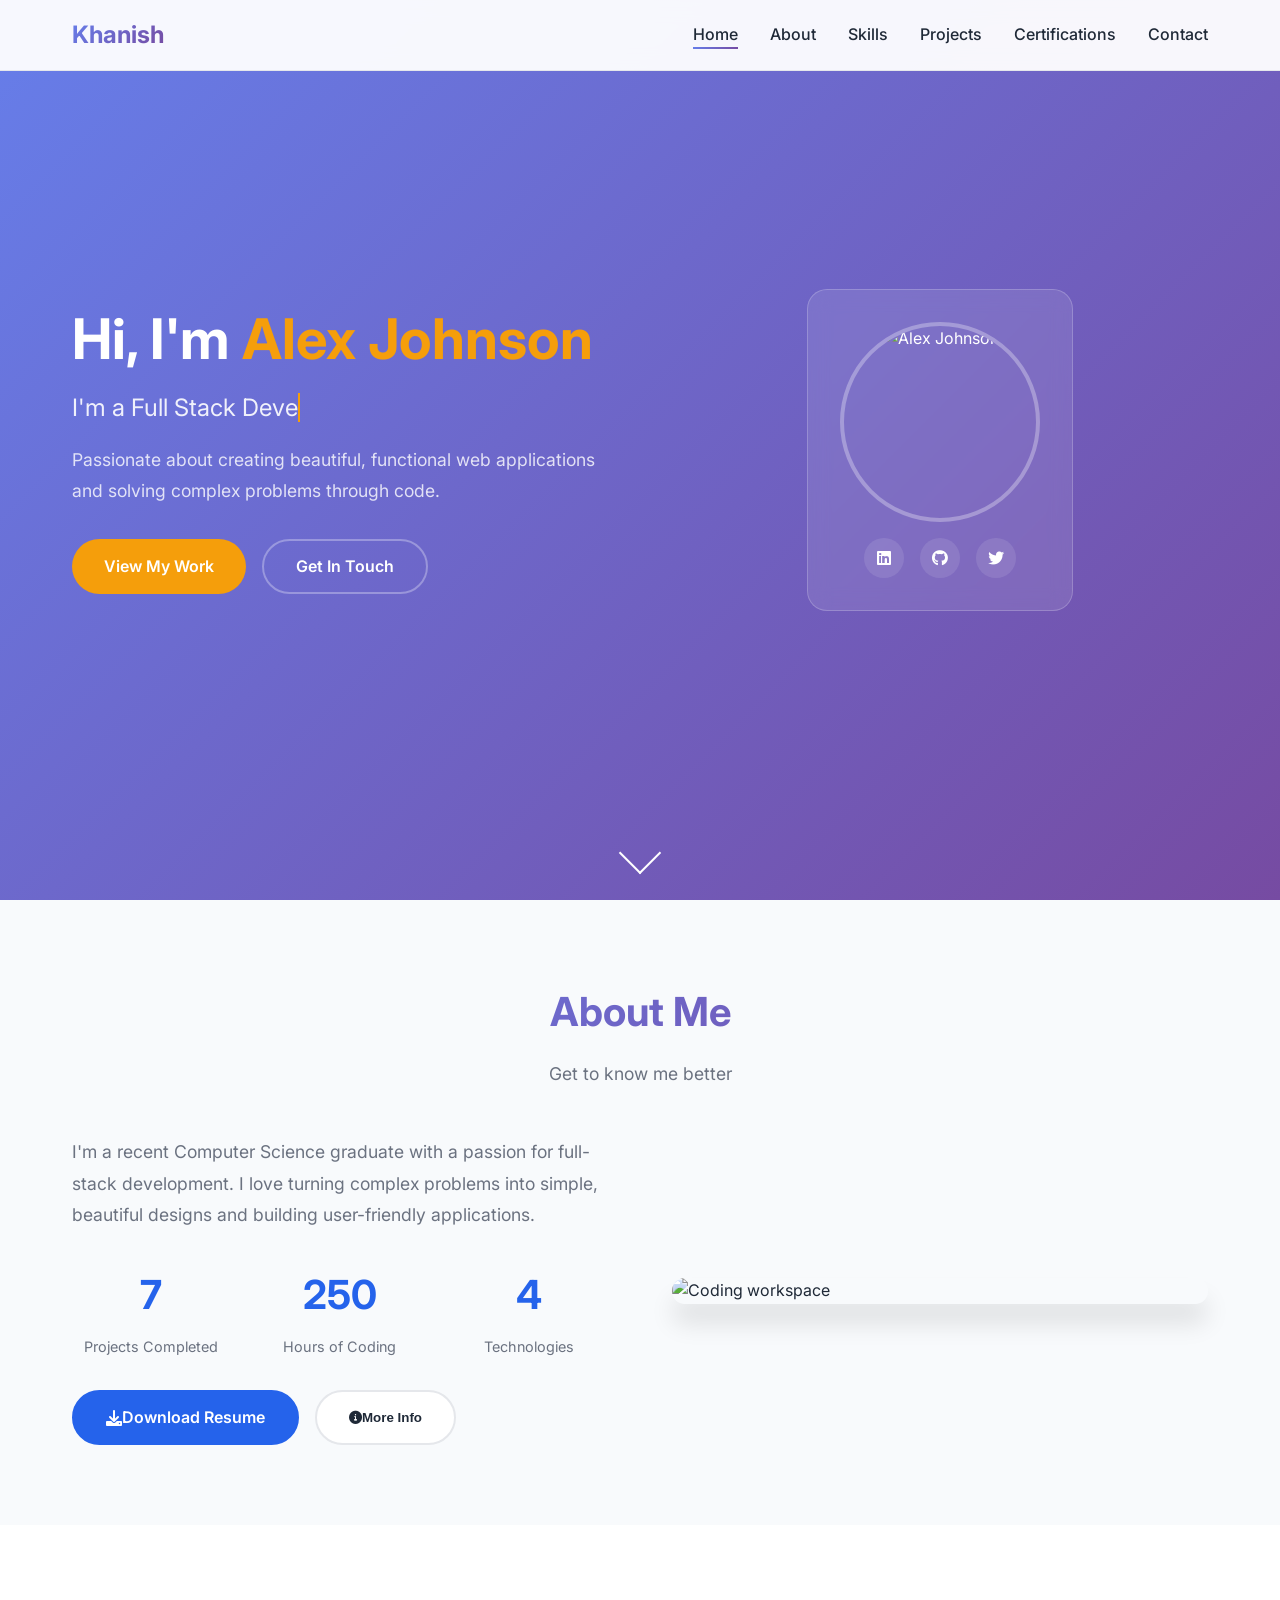
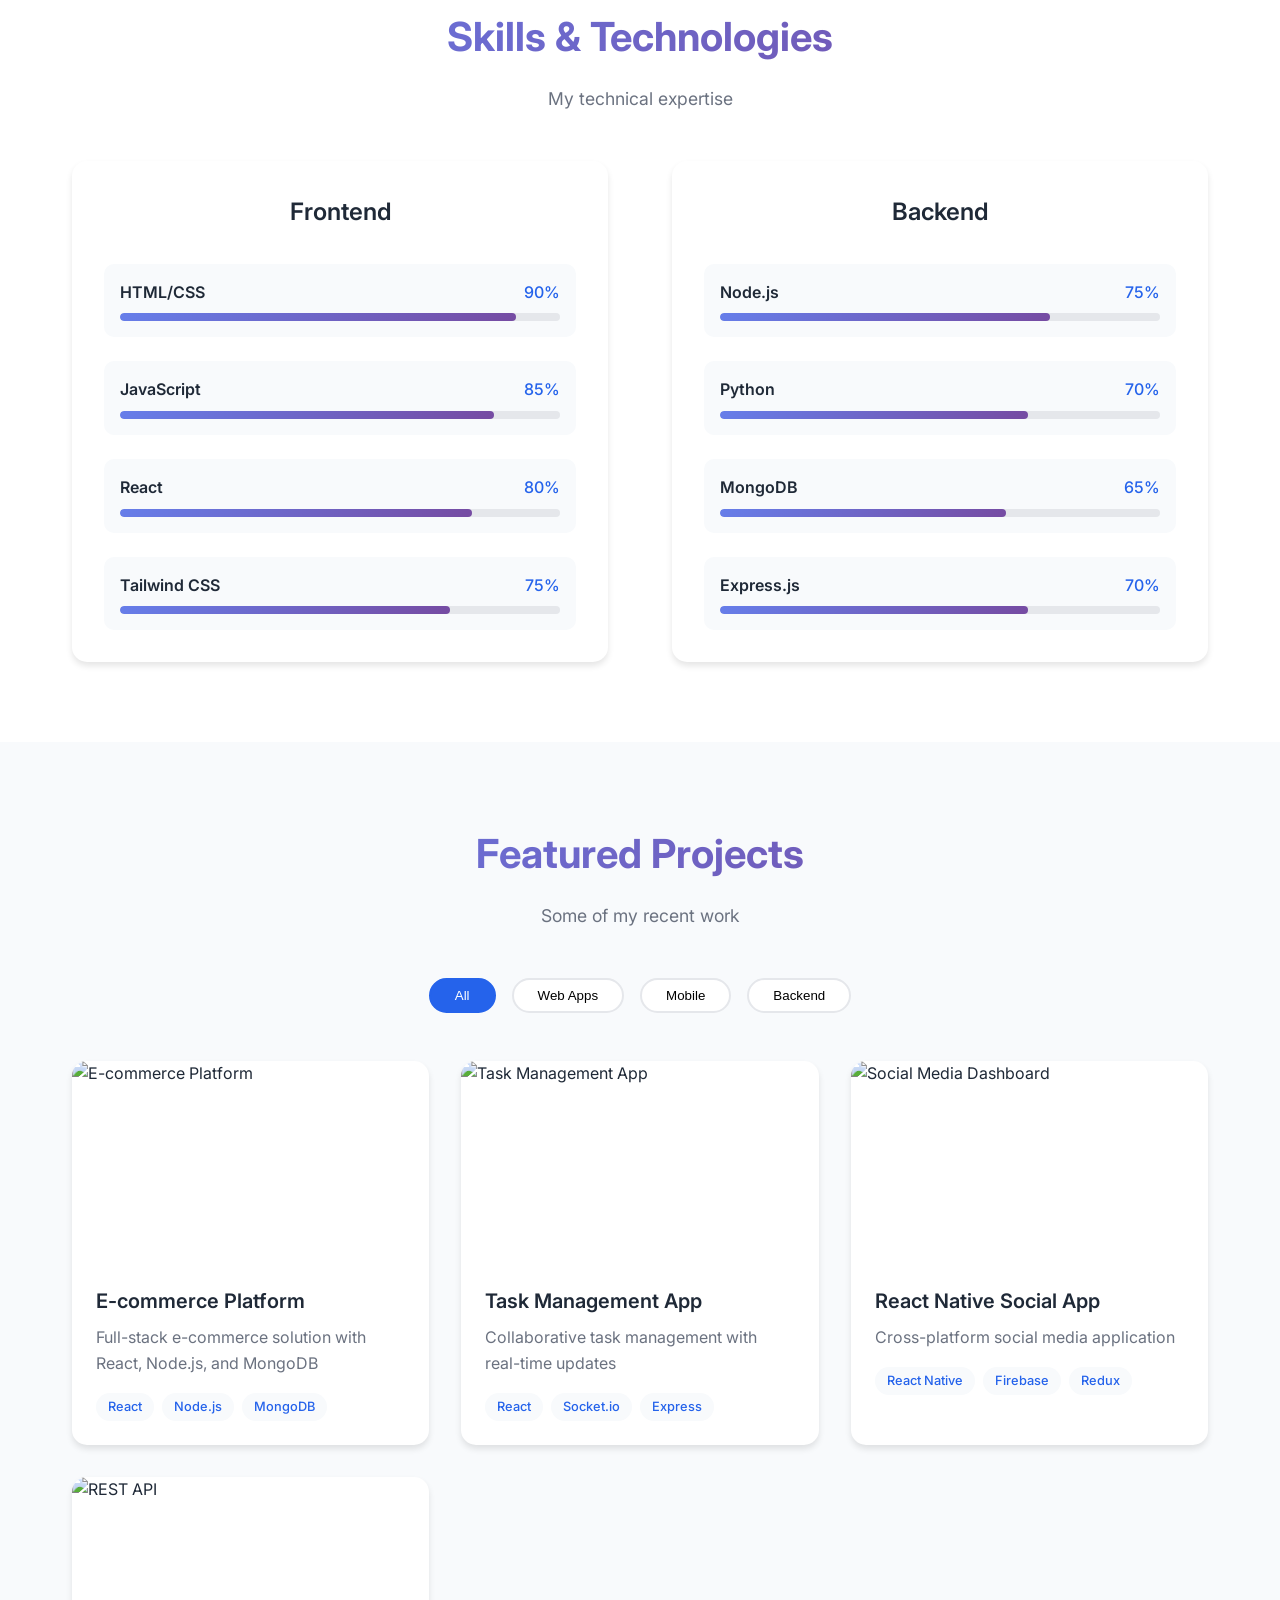
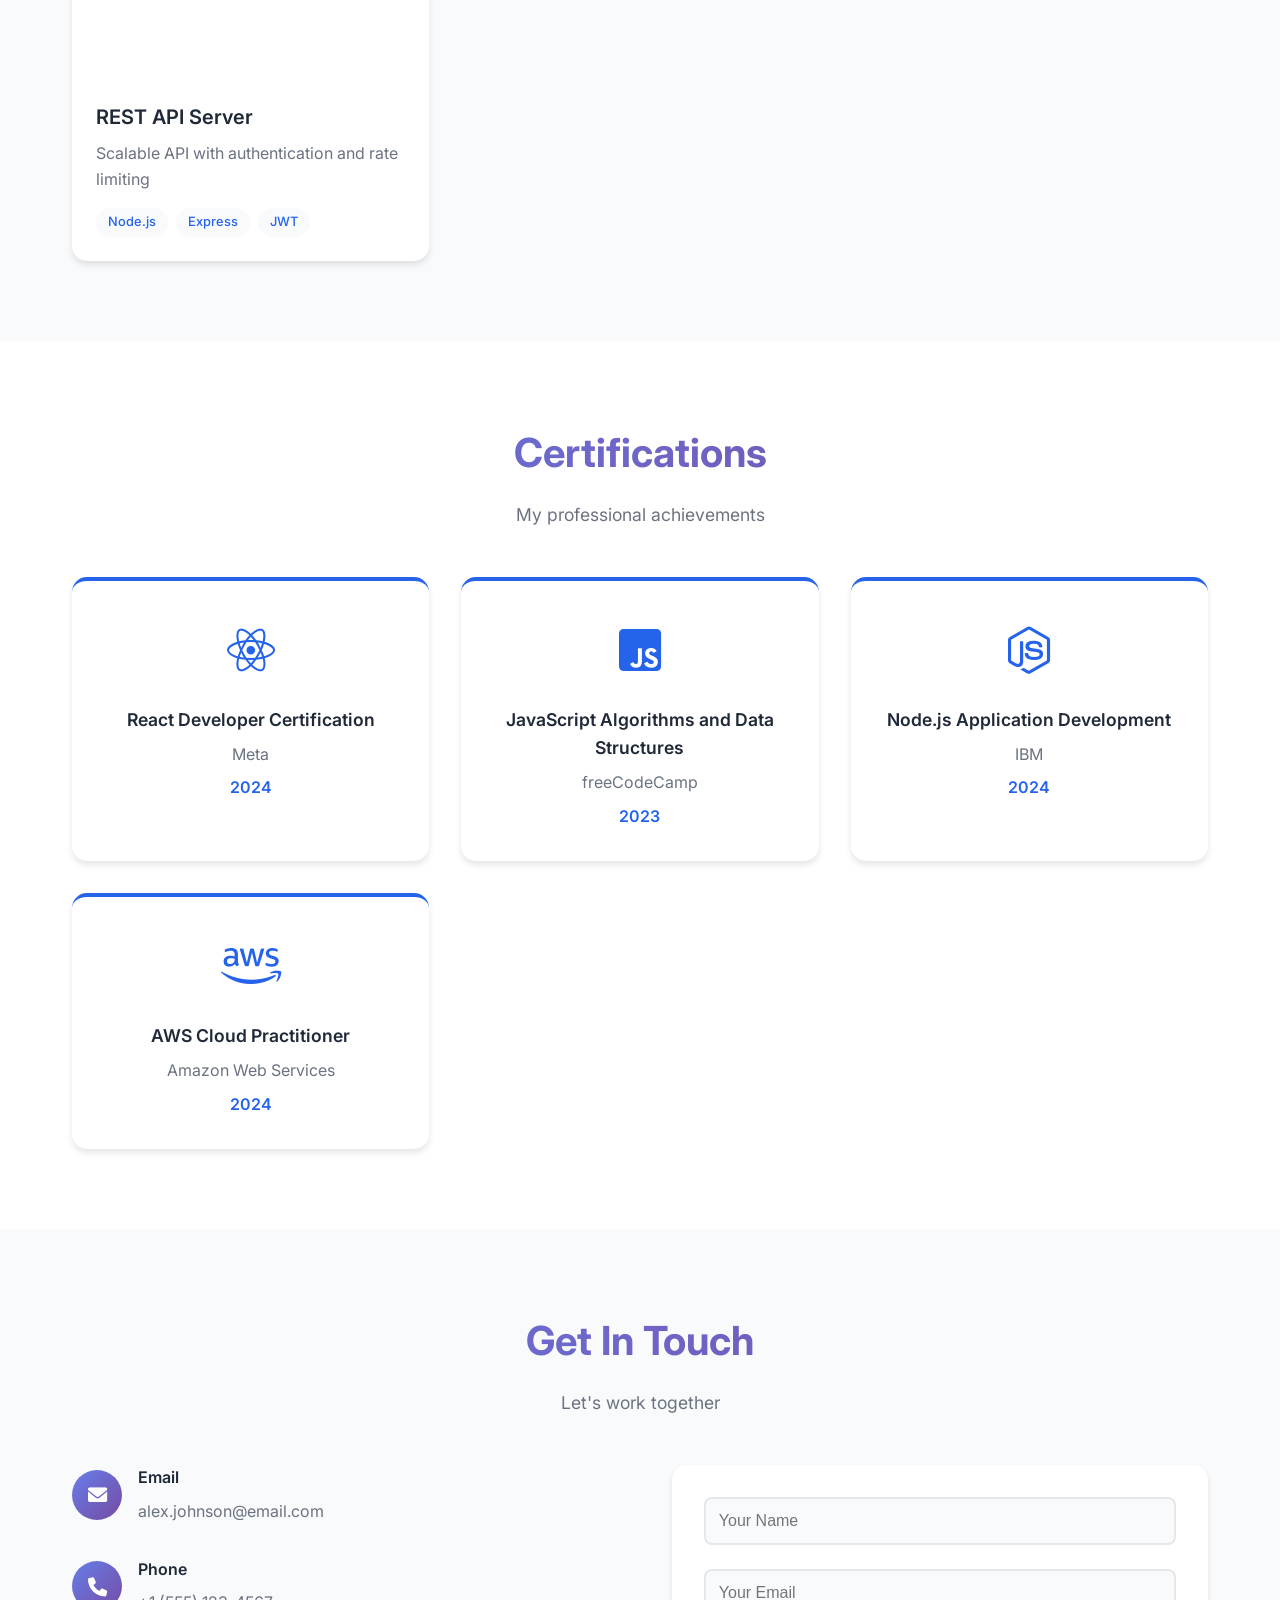
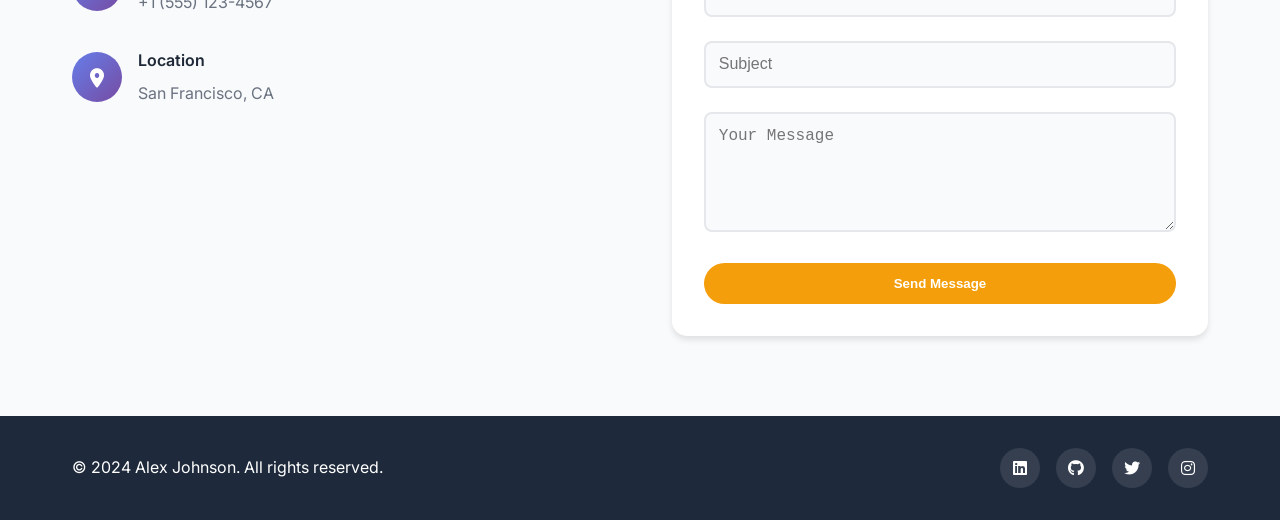
==== commit ebd07bfd: "second commit" ====
--- a/index.html
+++ b/index.html
@@ -3,7 +3,7 @@
 <head>
     <meta charset="UTF-8">
     <meta name="viewport" content="width=device-width, initial-scale=1.0">
-    <title>Alex Johnson - Full Stack Developer</title>
+    <title>khanish - Full Stack Developer</title>
     <link rel="stylesheet" href="styles.css">
     <link href="https://fonts.googleapis.com/css2?family=Inter:wght@300;400;500;600;700&display=swap" rel="stylesheet">
     <link rel="stylesheet" href="https://cdnjs.cloudflare.com/ajax/libs/font-awesome/6.0.0/css/all.min.css">
@@ -13,7 +13,7 @@
     <nav class="navbar" id="navbar">
         <div class="nav-container">
             <div class="nav-logo">
-                <span class="logo-text">AJ</span>
+                <span class="logo-text">Khanish</span>
             </div>
             <ul class="nav-menu" id="nav-menu">
                 <li class="nav-item"><a href="#home" class="nav-link">Home</a></li>
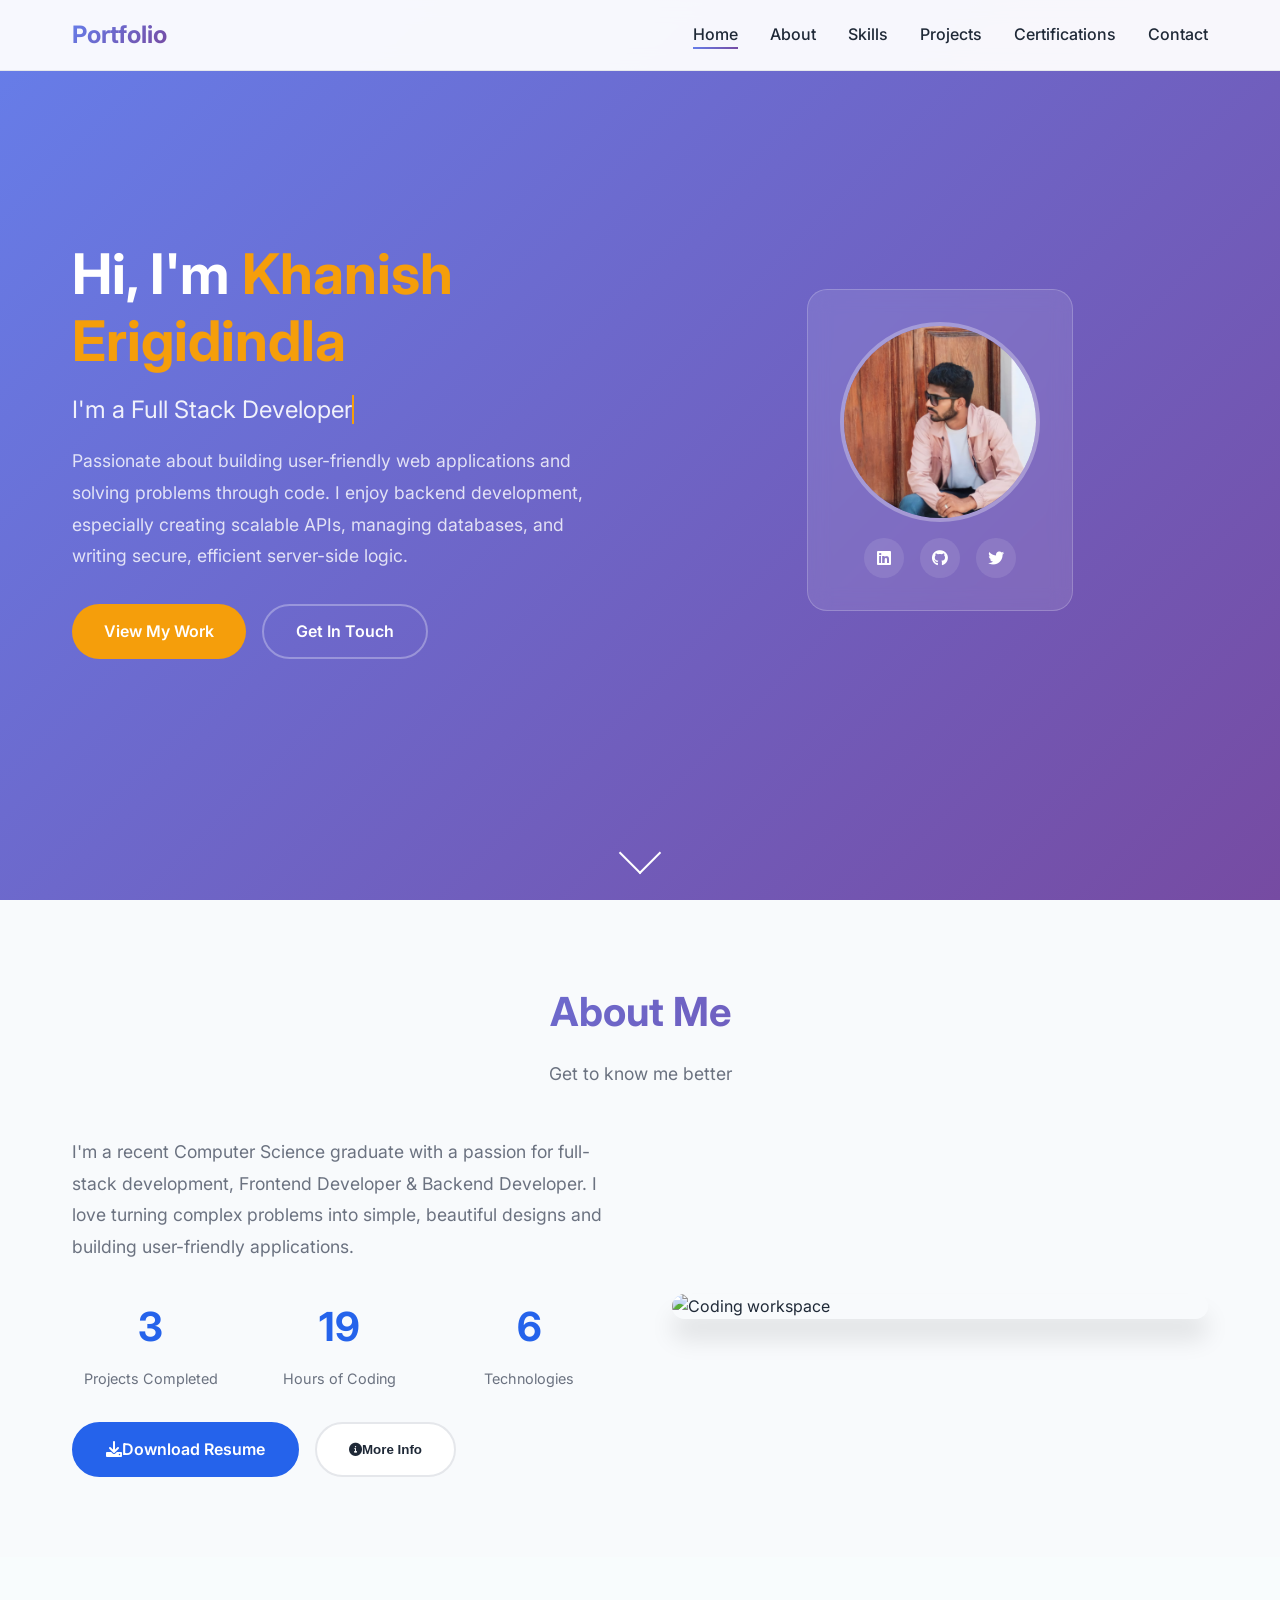
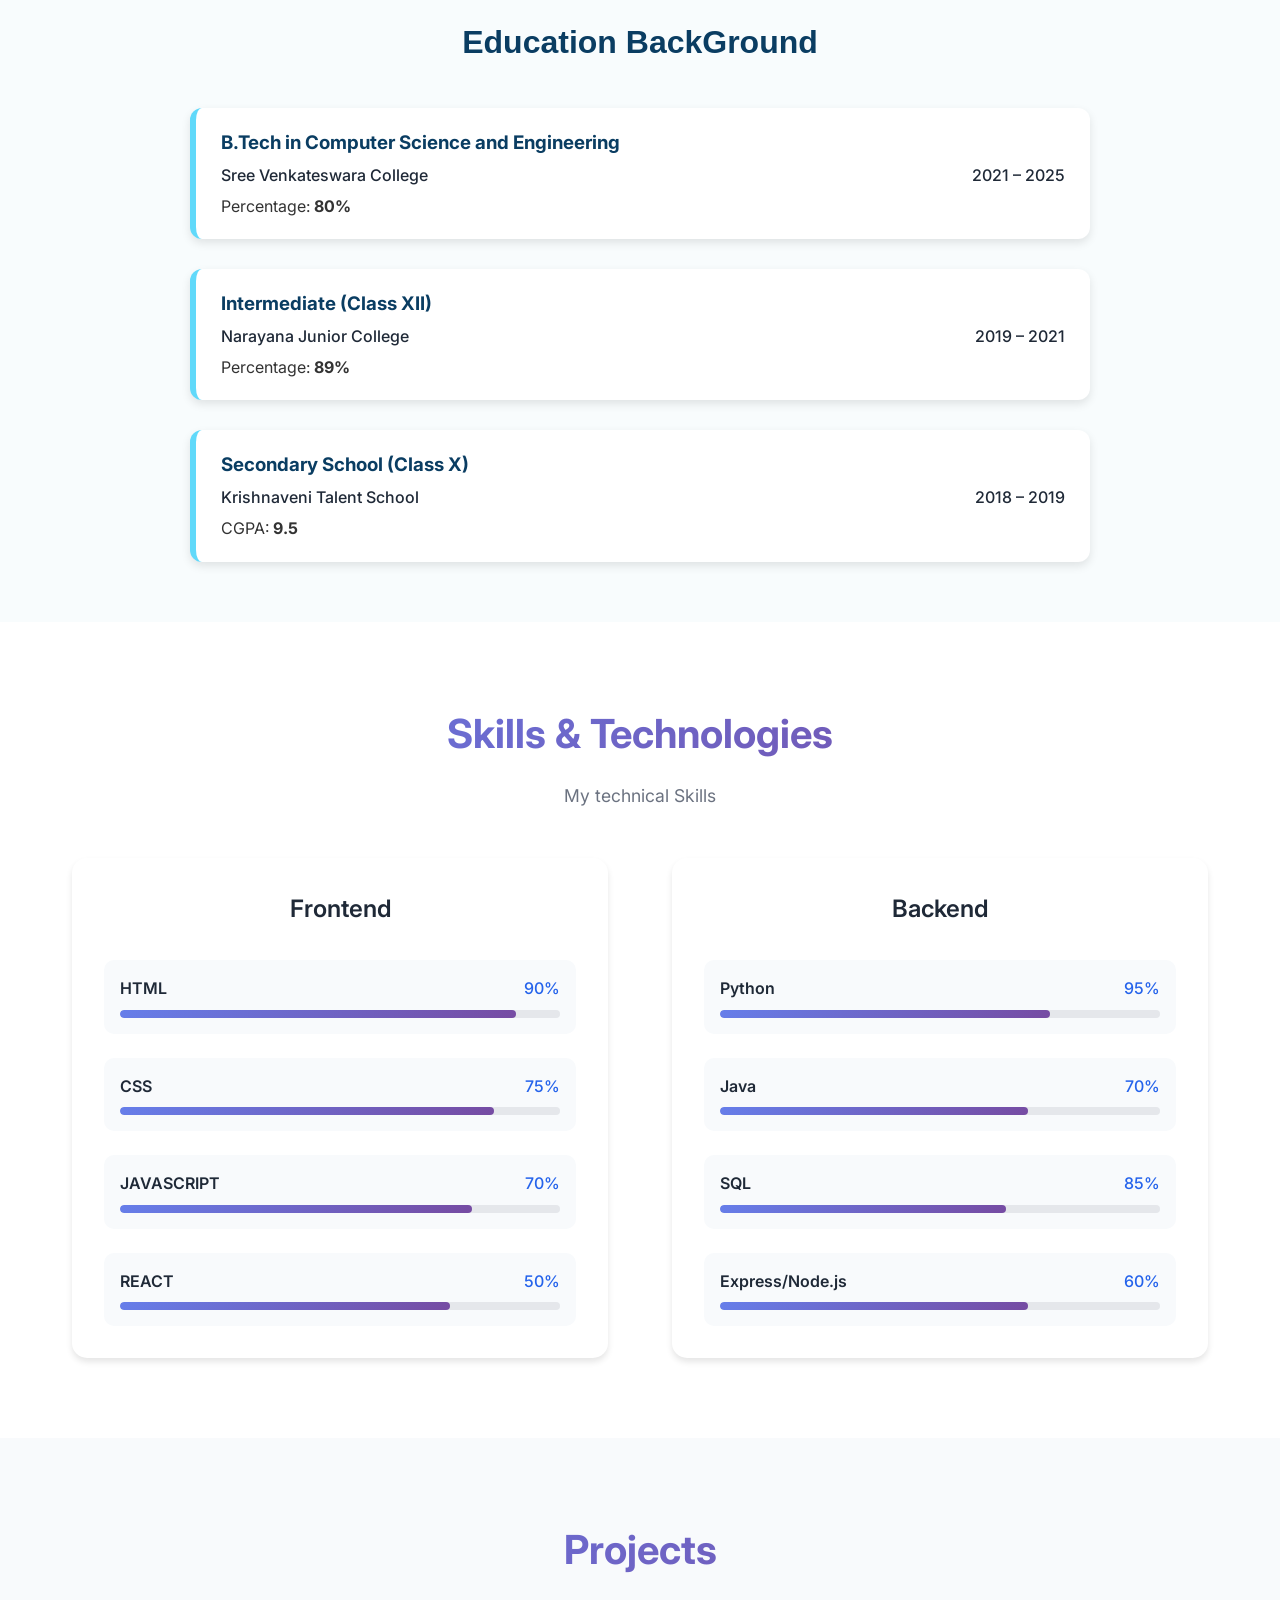
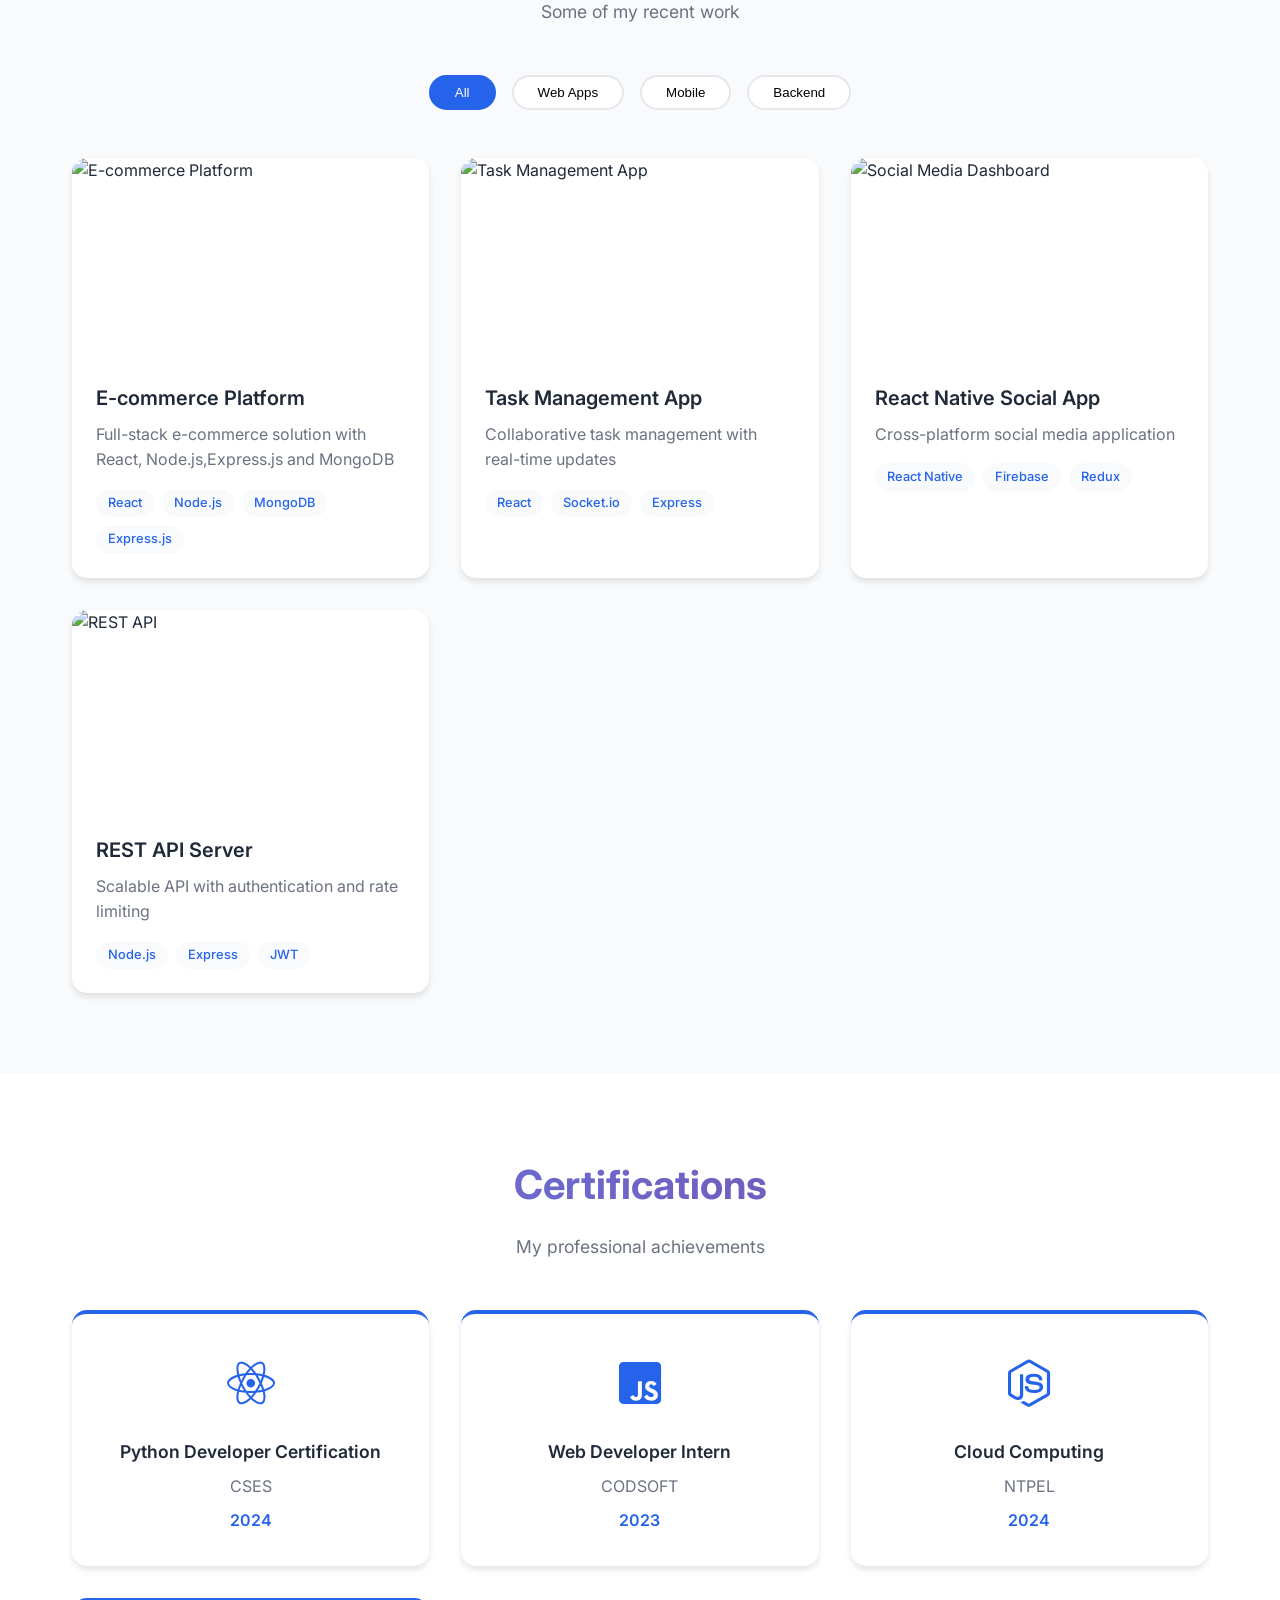
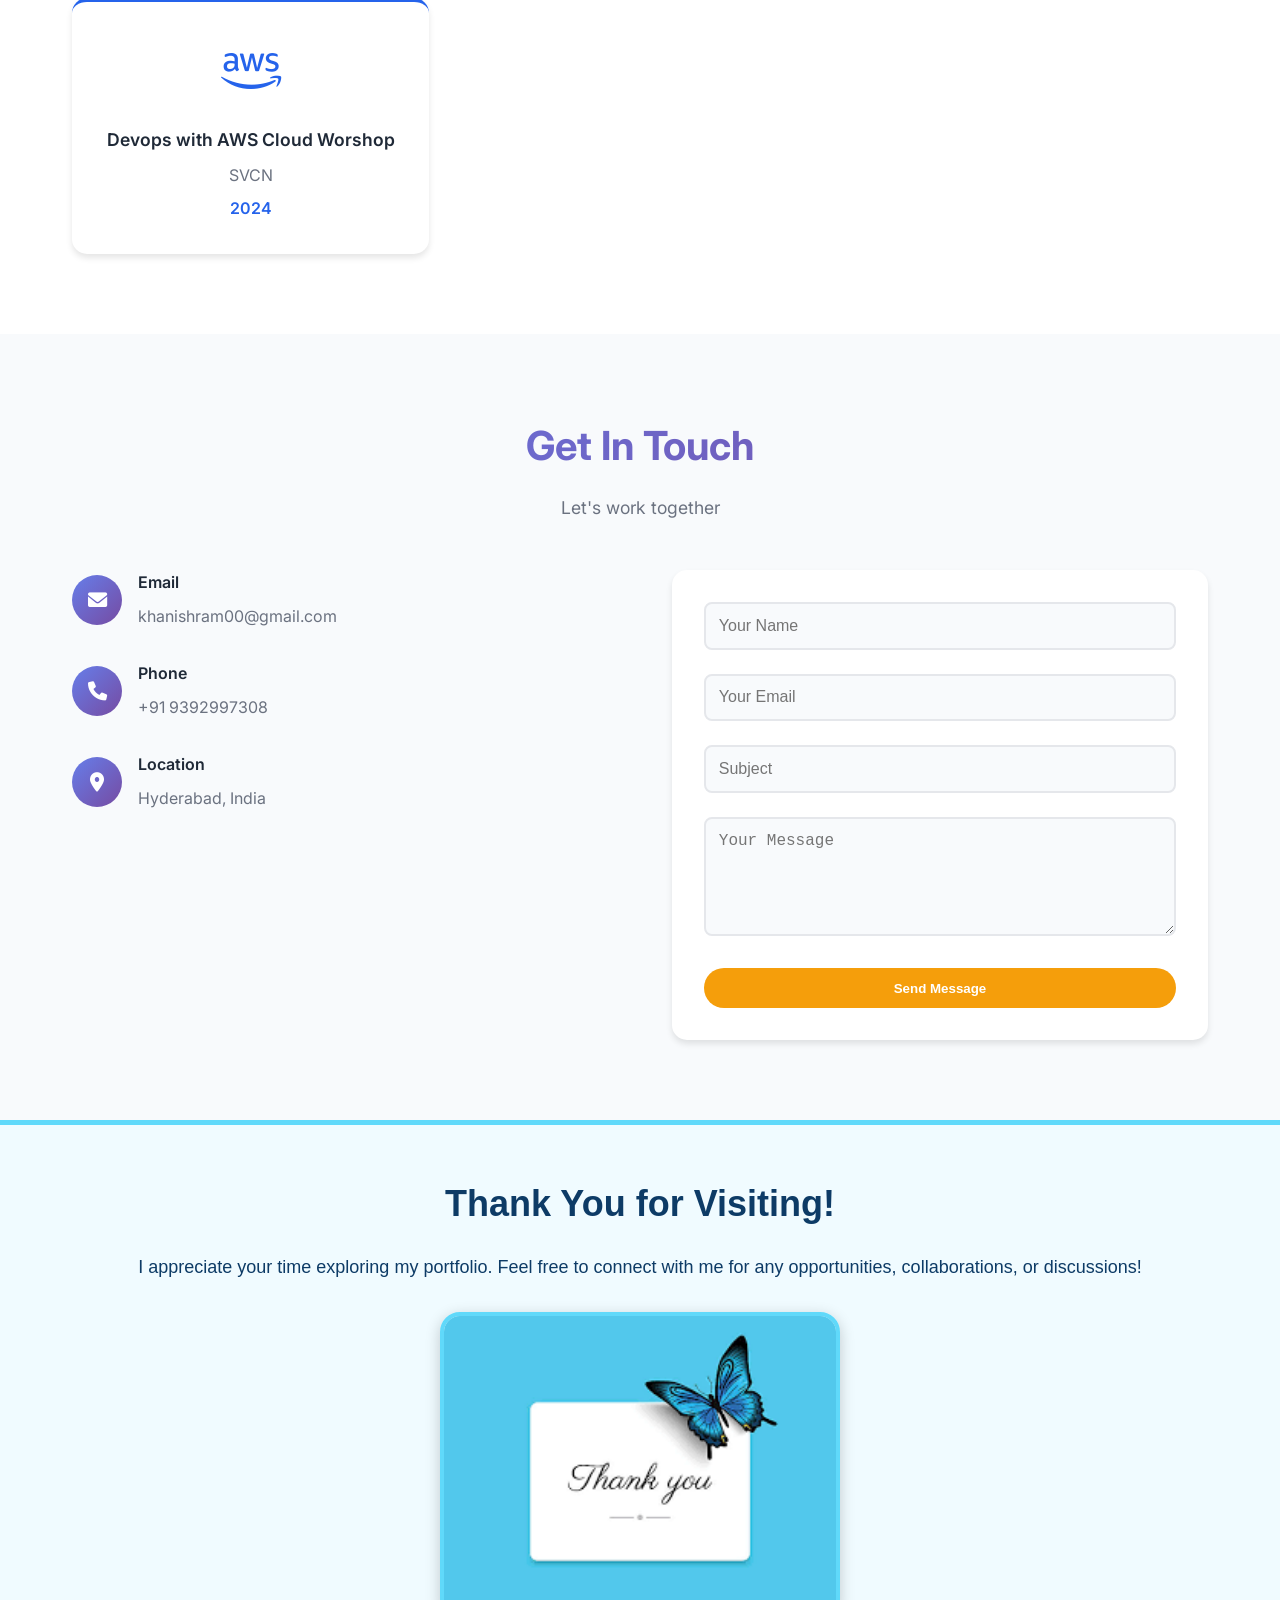
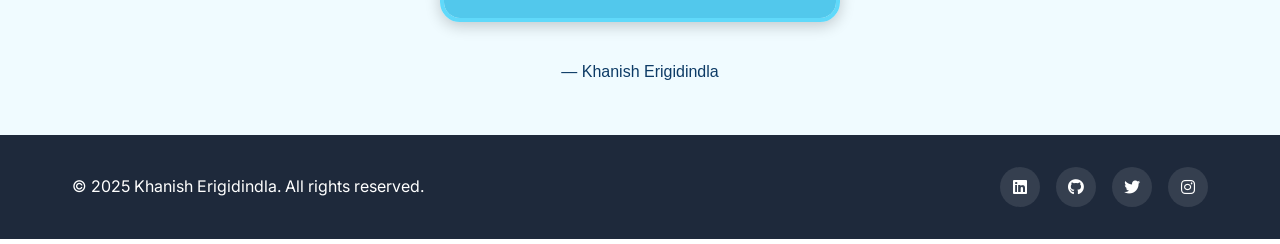
==== commit 9987e32d: "Third commit" ====
--- a/index.html
+++ b/index.html
@@ -3,7 +3,7 @@
 <head>
     <meta charset="UTF-8">
     <meta name="viewport" content="width=device-width, initial-scale=1.0">
-    <title>khanish - Full Stack Developer</title>
+    <title>KHANISH - Full Stack Developer</title>
     <link rel="stylesheet" href="styles.css">
     <link href="https://fonts.googleapis.com/css2?family=Inter:wght@300;400;500;600;700&display=swap" rel="stylesheet">
     <link rel="stylesheet" href="https://cdnjs.cloudflare.com/ajax/libs/font-awesome/6.0.0/css/all.min.css">
@@ -13,7 +13,7 @@
     <nav class="navbar" id="navbar">
         <div class="nav-container">
             <div class="nav-logo">
-                <span class="logo-text">Khanish</span>
+                <span class="logo-text">Portfolio</span>
             </div>
             <ul class="nav-menu" id="nav-menu">
                 <li class="nav-item"><a href="#home" class="nav-link">Home</a></li>
@@ -44,14 +44,16 @@
         <div class="hero-content">
             <div class="hero-text">
                 <h1 class="hero-title">
-                    Hi, I'm <span class="highlight">Alex Johnson</span>
+                    Hi, I'm <span class="highlight">Khanish Erigidindla</span>
                 </h1>
                 <p class="hero-subtitle">
                     I'm a <span class="typed-text" id="typed-text"></span>
                 </p>
                 <p class="hero-description">
-                    Passionate about creating beautiful, functional web applications and solving complex problems through code.
+                    
+                    Passionate about building user-friendly web applications and solving problems through code. I enjoy backend development, especially creating scalable APIs, managing databases, and writing secure, efficient server-side logic.
                 </p>
+
                 <div class="hero-buttons">
                     <a href="#projects" class="btn btn-primary">View My Work</a>
                     <a href="#contact" class="btn btn-secondary">Get In Touch</a>
@@ -60,11 +62,11 @@
             <div class="hero-image">
                 <div class="profile-card">
                     <div class="profile-img">
-                        <img src="https://images.pexels.com/photos/2379004/pexels-photo-2379004.jpeg?auto=compress&cs=tinysrgb&w=400" alt="Alex Johnson">
+                        <img src="Dp pic.jpg" alt="Khanish Erigidindla">
                     </div>
                     <div class="social-links">
-                        <a href="#" class="social-link"><i class="fab fa-linkedin"></i></a>
-                        <a href="#" class="social-link"><i class="fab fa-github"></i></a>
+                        <a href="https://www.linkedin.com/in/khanish-erigidindla-00a327328/" class="social-link"><i class="fab fa-linkedin"></i></a>
+                        <a href="https://github.com/khanisherigidindla" class="social-link"><i class="fab fa-github"></i></a>
                         <a href="#" class="social-link"><i class="fab fa-twitter"></i></a>
                     </div>
                 </div>
@@ -85,16 +87,16 @@
             <div class="about-content">
                 <div class="about-text">
                     <p class="about-description">
-                        I'm a recent Computer Science graduate with a passion for full-stack development. 
+                        I'm a recent Computer Science graduate with a passion for full-stack development, Frontend Developer & Backend Developer. 
                         I love turning complex problems into simple, beautiful designs and building user-friendly applications.
                     </p>
                     <div class="about-stats">
                         <div class="stat-item">
-                            <h3 class="stat-number" data-target="15">0</h3>
+                            <h3 class="stat-number" data-target="04">0</h3>
                             <p class="stat-label">Projects Completed</p>
                         </div>
                         <div class="stat-item">
-                            <h3 class="stat-number" data-target="500">0</h3>
+                            <h3 class="stat-number" data-target="24hr">0</h3>
                             <p class="stat-label">Hours of Coding</p>
                         </div>
                         <div class="stat-item">
@@ -103,7 +105,7 @@
                         </div>
                     </div>
                     <div class="about-actions">
-                        <a href="resume.pdf" class="btn btn-primary" download>
+                        <a href="KHANISH_RESUME___Fresher_2025.pdf" class="btn btn-primary" download>
                             <i class="fas fa-download"></i> Download Resume
                         </a>
                         <button class="btn btn-secondary" onclick="toggleBio()">
@@ -122,17 +124,76 @@
                     Beyond coding, I'm an avid learner who stays updated with the latest technology trends. 
                     I enjoy contributing to open-source projects and participating in hackathons. 
                     When I'm not coding, you can find me reading tech blogs, playing chess, or exploring nature photography.
+                    My passion for continuous learning drives me to explore emerging domains such as cloud computing, AI, and cybersecurity.
                 </p>
             </div>
         </div>
     </section>
+<!-- Education Section -->
+<section id="education" style="padding: 60px 20px; background-color: #f8fcfd;">
+  <h2 style="
+    font-size: 32px;
+    text-align: center;
+    color: #0a3d62;
+    margin-bottom: 40px;
+    font-weight: 700;
+    font-family: 'Segoe UI', Tahoma, Geneva, Verdana, sans-serif;
+  ">
+    Education BackGround
+  </h2>
+
+  <div style="max-width: 900px; margin: 0 auto;">
+    <!-- Education Card 1 -->
+    <div style="
+      background-color: #ffffff;
+      border-left: 6px solid #60d9fa;
+      box-shadow: 0 4px 10px rgba(0, 0, 0, 0.1);
+      border-radius: 12px;
+      padding: 20px 25px;
+      margin-bottom: 30px;
+    ">
+      <h3 style="margin-bottom: 5px; color: #0a3d62;">B.Tech in Computer Science and Engineering</h3>
+      <p style="margin: 5px 0; font-weight: 500;">Sree Venkateswara College <span style="float: right;">2021 – 2025</span></p>
+      <p style="margin: 0; color: #333;">Percentage: <strong>80%</strong></p>
+    </div>
+
+    <!-- Education Card 2 -->
+    <div style="
+      background-color: #ffffff;
+      border-left: 6px solid #60d9fa;
+      box-shadow: 0 4px 10px rgba(0, 0, 0, 0.1);
+      border-radius: 12px;
+      padding: 20px 25px;
+      margin-bottom: 30px;
+    ">
+      <h3 style="margin-bottom: 5px; color: #0a3d62;">Intermediate (Class XII)</h3>
+      <p style="margin: 5px 0; font-weight: 500;">Narayana Junior College <span style="float: right;">2019 – 2021</span></p>
+      <p style="margin: 0; color: #333;">Percentage: <strong>89%</strong></p>
+    </div>
+
+    <!-- Education Card 3 -->
+    <div style="
+      background-color: #ffffff;
+      border-left: 6px solid #60d9fa;
+      box-shadow: 0 4px 10px rgba(0, 0, 0, 0.1);
+      border-radius: 12px;
+      padding: 20px 25px;
+    ">
+      <h3 style="margin-bottom: 5px; color: #0a3d62;">Secondary School (Class X)</h3>
+      <p style="margin: 5px 0; font-weight: 500;">Krishnaveni Talent School <span style="float: right;">2018 – 2019</span></p>
+      <p style="margin: 0; color: #333;">CGPA: <strong>9.5</strong></p>
+    </div>
+  </div>
+</section>
+
+
 
     <!-- Skills Section -->
     <section id="skills" class="skills section">
         <div class="container">
             <div class="section-header">
                 <h2 class="section-title">Skills & Technologies</h2>
-                <p class="section-subtitle">My technical expertise</p>
+                <p class="section-subtitle">My technical Skills</p>
             </div>
             <div class="skills-content">
                 <div class="skill-category">
@@ -140,7 +201,7 @@
                     <div class="skills-grid">
                         <div class="skill-item">
                             <div class="skill-info">
-                                <span class="skill-name">HTML/CSS</span>
+                                <span class="skill-name">HTML</span>
                                 <span class="skill-percentage">90%</span>
                             </div>
                             <div class="skill-bar">
@@ -149,8 +210,8 @@
                         </div>
                         <div class="skill-item">
                             <div class="skill-info">
-                                <span class="skill-name">JavaScript</span>
-                                <span class="skill-percentage">85%</span>
+                                <span class="skill-name">CSS</span>
+                                <span class="skill-percentage">75%</span>
                             </div>
                             <div class="skill-bar">
                                 <div class="skill-progress" data-width="85"></div>
@@ -158,8 +219,8 @@
                         </div>
                         <div class="skill-item">
                             <div class="skill-info">
-                                <span class="skill-name">React</span>
-                                <span class="skill-percentage">80%</span>
+                                <span class="skill-name">JAVASCRIPT</span>
+                                <span class="skill-percentage">70%</span>
                             </div>
                             <div class="skill-bar">
                                 <div class="skill-progress" data-width="80"></div>
@@ -167,8 +228,8 @@
                         </div>
                         <div class="skill-item">
                             <div class="skill-info">
-                                <span class="skill-name">Tailwind CSS</span>
-                                <span class="skill-percentage">75%</span>
+                                <span class="skill-name">REACT</span>
+                                <span class="skill-percentage">50%</span>
                             </div>
                             <div class="skill-bar">
                                 <div class="skill-progress" data-width="75"></div>
@@ -181,8 +242,8 @@
                     <div class="skills-grid">
                         <div class="skill-item">
                             <div class="skill-info">
-                                <span class="skill-name">Node.js</span>
-                                <span class="skill-percentage">75%</span>
+                                <span class="skill-name">Python</span>
+                                <span class="skill-percentage">95%</span>
                             </div>
                             <div class="skill-bar">
                                 <div class="skill-progress" data-width="75"></div>
@@ -190,7 +251,7 @@
                         </div>
                         <div class="skill-item">
                             <div class="skill-info">
-                                <span class="skill-name">Python</span>
+                                <span class="skill-name">Java</span>
                                 <span class="skill-percentage">70%</span>
                             </div>
                             <div class="skill-bar">
@@ -199,8 +260,8 @@
                         </div>
                         <div class="skill-item">
                             <div class="skill-info">
-                                <span class="skill-name">MongoDB</span>
-                                <span class="skill-percentage">65%</span>
+                                <span class="skill-name">SQL</span>
+                                <span class="skill-percentage">85%</span>
                             </div>
                             <div class="skill-bar">
                                 <div class="skill-progress" data-width="65"></div>
@@ -208,8 +269,8 @@
                         </div>
                         <div class="skill-item">
                             <div class="skill-info">
-                                <span class="skill-name">Express.js</span>
-                                <span class="skill-percentage">70%</span>
+                                <span class="skill-name">Express/Node.js</span>
+                                <span class="skill-percentage">60%</span>
                             </div>
                             <div class="skill-bar">
                                 <div class="skill-progress" data-width="70"></div>
@@ -225,7 +286,7 @@
     <section id="projects" class="projects section">
         <div class="container">
             <div class="section-header">
-                <h2 class="section-title">Featured Projects</h2>
+                <h2 class="section-title"> Projects</h2>
                 <p class="section-subtitle">Some of my recent work</p>
             </div>
             <div class="projects-filter">
@@ -252,11 +313,12 @@
                     </div>
                     <div class="project-info">
                         <h3 class="project-title">E-commerce Platform</h3>
-                        <p class="project-description">Full-stack e-commerce solution with React, Node.js, and MongoDB</p>
+                        <p class="project-description">Full-stack e-commerce solution with React, Node.js,Express.js and MongoDB</p>
                         <div class="project-tech">
                             <span class="tech-tag">React</span>
                             <span class="tech-tag">Node.js</span>
                             <span class="tech-tag">MongoDB</span>
+                            <span class="tech-tag">Express.js</span>
                         </div>
                     </div>
                 </div>
@@ -349,14 +411,14 @@
                 <h2 class="section-title">Certifications</h2>
                 <p class="section-subtitle">My professional achievements</p>
             </div>
-            <div class="certifications-grid">
+            <d class="certifications-grid">
                 <div class="cert-card">
                     <div class="cert-icon">
                         <i class="fab fa-react"></i>
                     </div>
                     <div class="cert-info">
-                        <h3 class="cert-title">React Developer Certification</h3>
-                        <p class="cert-issuer">Meta</p>
+                        <h3 class="cert-title">Python Developer Certification</h3>
+                        <p class="cert-issuer">CSES</p>
                         <p class="cert-date">2024</p>
                     </div>
                 </div>
@@ -365,8 +427,8 @@
                         <i class="fab fa-js-square"></i>
                     </div>
                     <div class="cert-info">
-                        <h3 class="cert-title">JavaScript Algorithms and Data Structures</h3>
-                        <p class="cert-issuer">freeCodeCamp</p>
+                        <h3 class="cert-title">Web Developer Intern</h3>
+                        <p class="cert-issuer">CODSOFT</p>
                         <p class="cert-date">2023</p>
                     </div>
                 </div>
@@ -375,20 +437,34 @@
                         <i class="fab fa-node-js"></i>
                     </div>
                     <div class="cert-info">
-                        <h3 class="cert-title">Node.js Application Development</h3>
-                        <p class="cert-issuer">IBM</p>
+                        <h3 class="cert-title">Cloud Computing</h3>
+                        <p class="cert-issuer">NTPEL</p>
                         <p class="cert-date">2024</p>
                     </div>
                 </div>
-                <div class="cert-card">
-                    <div class="cert-icon">
-                        <i class="fab fa-aws"></i>
-                    </div>
-                    <div class="cert-info">
-                        <h3 class="cert-title">AWS Cloud Practitioner</h3>
-                        <p class="cert-issuer">Amazon Web Services</p>
-                        <p class="cert-date">2024</p>
-                    </div>
+                <class="cert-card">
+                    
+                    <div class="cert-card">
+                        <div class="cert-icon">
+                            <i class="fab fa-aws"></i>
+                        </div>
+                        <div class="cert-info">
+                            <h3 class="cert-title">Devops with AWS Cloud Worshop</h3>
+                            <p class="cert-issuer">SVCN</p>
+                            <p class="cert-date">2024</p>
+                        </div>
+                    </div>
+                   
+                    
+                    
+                    
+                        
+
+                    
+                        
+                    </div>
+                    
+                        
                 </div>
             </div>
         </div>
@@ -409,7 +485,7 @@
                         </div>
                         <div class="contact-details">
                             <h4>Email</h4>
-                            <p>alex.johnson@email.com</p>
+                            <p>khanishram00@gmail.com</p>
                         </div>
                     </div>
                     <div class="contact-item">
@@ -418,7 +494,7 @@
                         </div>
                         <div class="contact-details">
                             <h4>Phone</h4>
-                            <p>+1 (555) 123-4567</p>
+                            <p>+91 9392997308 </p>
                         </div>
                     </div>
                     <div class="contact-item">
@@ -427,7 +503,7 @@
                         </div>
                         <div class="contact-details">
                             <h4>Location</h4>
-                            <p>San Francisco, CA</p>
+                            <p>Hyderabad, India</p>
                         </div>
                     </div>
                 </div>
@@ -456,20 +532,62 @@
             </div>
         </div>
     </section>
-
+<!---->
+
+<!-- Thank You Section -->
+<section id="thank-you" style="
+    background-color: #f0fbff;
+    padding: 50px 20px;
+    text-align: center;
+    color: #0d3b66;
+    font-family: 'Segoe UI', Tahoma, Geneva, Verdana, sans-serif;
+    border-top: 5px solid #60d9fa;
+    box-shadow: 0 -4px 10px rgba(0, 0, 0, 0.1);
+">
+  <h2 style="font-size: 36px; margin-bottom: 20px; color: #0d3b66;">
+    Thank You for Visiting!
+  </h2>
+  <p style="font-size: 18px; margin-bottom: 30px;">
+    I appreciate your time exploring my portfolio. Feel free to connect with me for any opportunities, collaborations, or discussions!
+  </p>
+
+  <img id="thank-you-image" src="Thank You.png" 
+       alt="Thank You Illustration" 
+       style="max-width: 400px; width: 100%; border-radius: 20px; box-shadow: 0 4px 15px rgba(0, 0, 0, 0.2); border: 4px solid #60d9fa; transition: transform 0.5s ease;" />
+
+  <p style="margin-top: 30px; font-size: 16px;">
+    — Khanish Erigidindla
+  </p>
+</section>
+
+<script>
+  // Add hover zoom animation to the thank you image
+  const img = document.getElementById('thank-you-image');
+  img.addEventListener('mouseover', () => {
+    img.style.transform = 'scale(1.05)';
+  });
+  img.addEventListener('mouseout', () => {
+    img.style.transform = 'scale(1)';
+  });
+</script>
+
+
+
+
+<!---->
     <!-- Footer -->
     <footer class="footer">
         <div class="container">
             <div class="footer-content">
-                <div class="footer-text">
-                    <p>&copy; 2024 Alex Johnson. All rights reserved.</p>
-                </div>
-                <div class="footer-social">
-                    <a href="#" class="social-link"><i class="fab fa-linkedin"></i></a>
-                    <a href="#" class="social-link"><i class="fab fa-github"></i></a>
-                    <a href="#" class="social-link"><i class="fab fa-twitter"></i></a>
-                    <a href="#" class="social-link"><i class="fab fa-instagram"></i></a>
-                </div>
+            <div class="footer-text">
+                <p>&copy; 2025 Khanish Erigidindla. All rights reserved.</p>
+            </div>
+            <div class="footer-social">
+                <a href="https://www.linkedin.com/in/khanish-erigidindla-00a327328/https://www.linkedin.com/in/khanish-erigidindla-00a327328/" class="social-link" target="_blank" rel="noopener"><i class="fab fa-linkedin"></i></a>
+                <a href="https://github.com/khanisherigidindla" class="social-link" target="_blank" rel="noopener"><i class="fab fa-github"></i></a>
+                <a href="https://twitter.com/" class="social-link" target="_blank" rel="noopener"><i class="fab fa-twitter"></i></a>
+                <a href="https://www.instagram.com/vip_khanish_ram/" class="social-link" target="_blank" rel="noopener"><i class="fab fa-instagram"></i></a>
+            </div>
             </div>
         </div>
     </footer>
